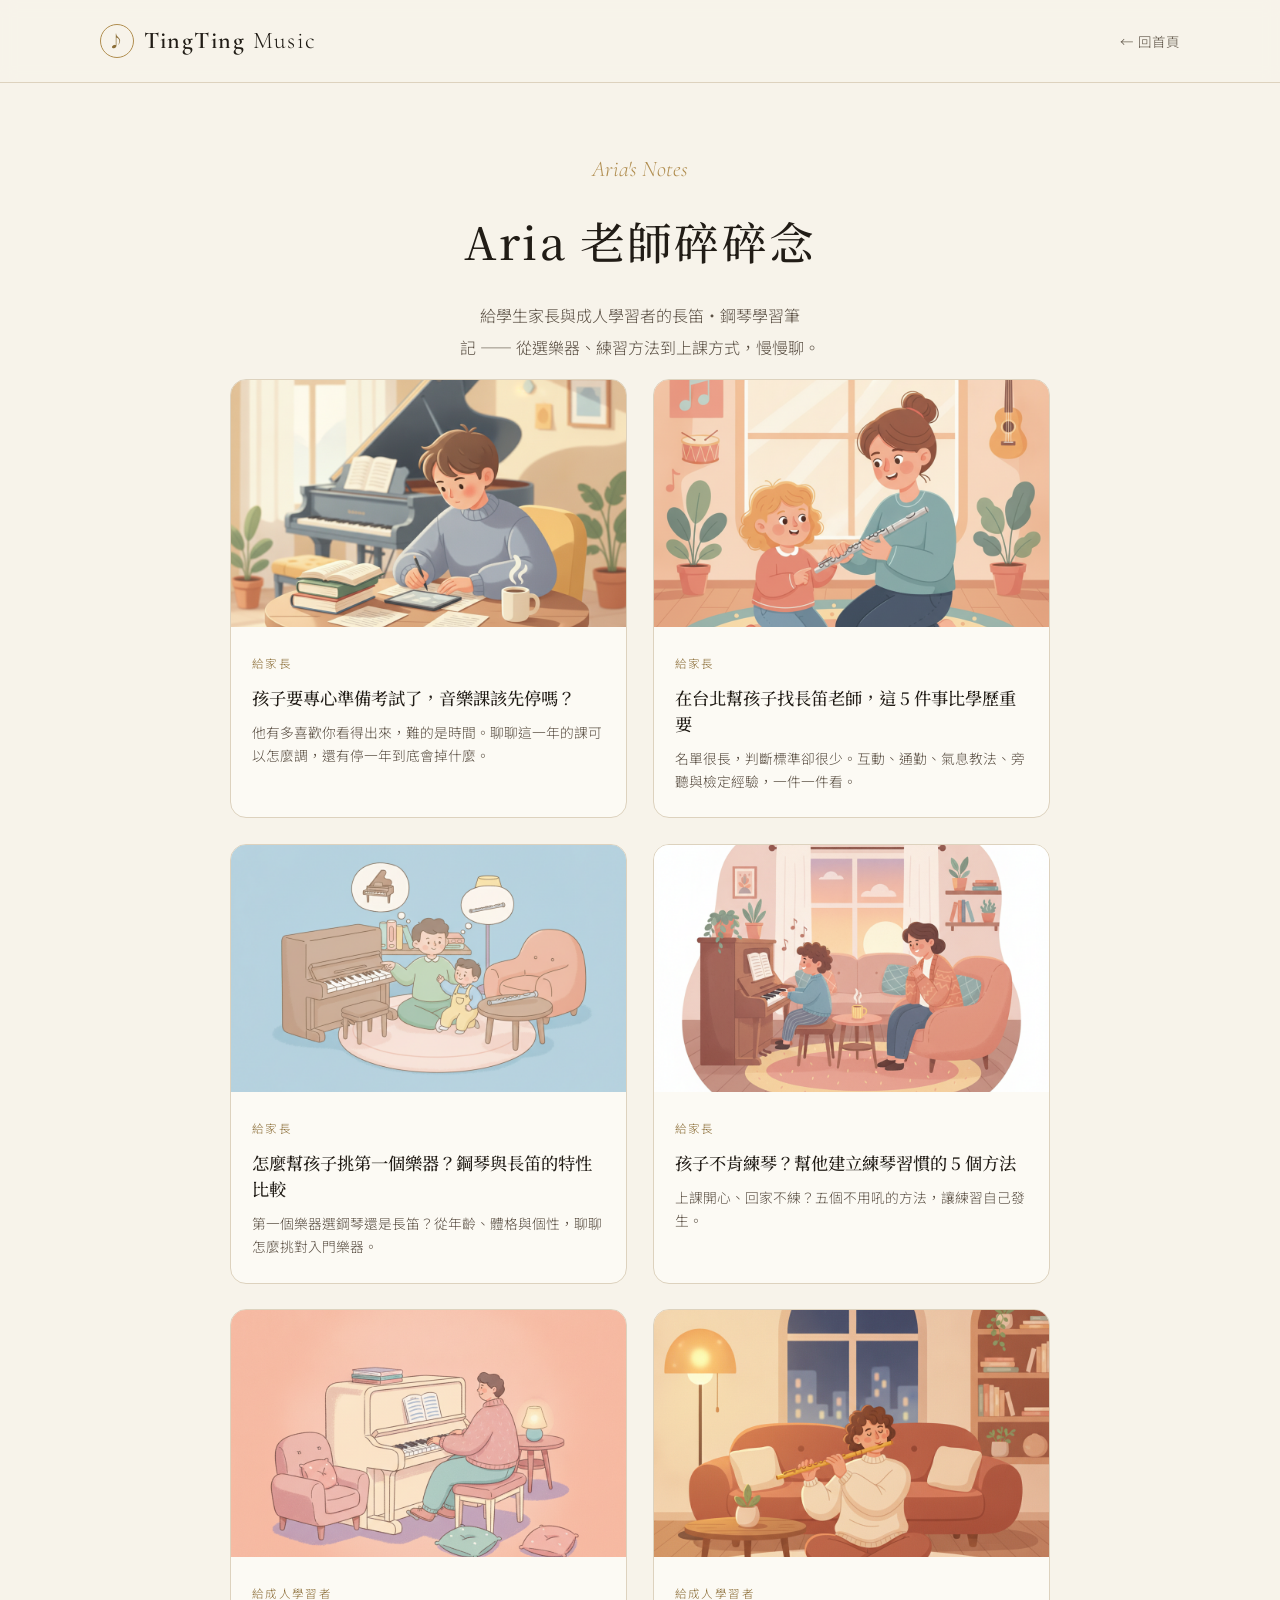
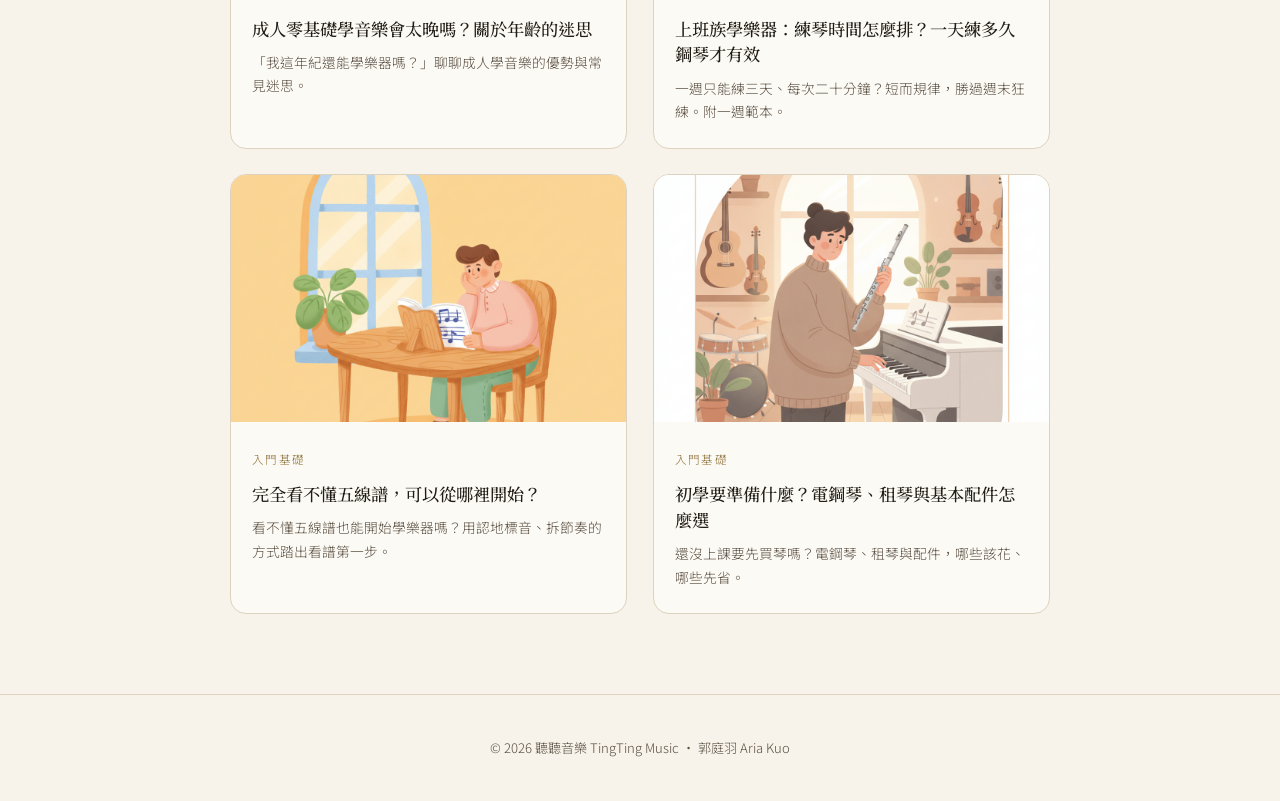
==== blog/index.html @ 80e222e0 "feat(blog): 布線「孩子要專心準備考試了,音樂課該先停嗎?」 blog/index.html 新增文章卡片(置頂)、sitemap.xml 新增 URL、topics.md 記錄本篇,並在 " ====
<!DOCTYPE html>
<html lang="zh-Hant">
<head>
<meta charset="UTF-8">
<meta name="viewport" content="width=device-width, initial-scale=1.0">
<title>Aria 老師碎碎念｜長笛・鋼琴學習筆記</title>
<meta name="description" content="聽聽音樂 郭庭羽 Aria 老師的音樂學習專欄，給學生家長與成人學習者的長笛、鋼琴入門筆記：選樂器、練習方法、上課方式與學習心法。">
<link rel="canonical" href="https://tingyumusic.com/blog/">
<meta property="og:type" content="website">
<meta property="og:title" content="Aria 老師碎碎念｜長笛・鋼琴學習筆記">
<meta property="og:description" content="給家長與成人學習者的長笛、鋼琴入門筆記。">
<meta property="og:url" content="https://tingyumusic.com/blog/">
<meta property="og:image" content="https://tingyumusic.com/assets/cover.jpg">
<link rel="icon" href="../assets/logo.png">
<link rel="preconnect" href="https://fonts.googleapis.com">
<link rel="preconnect" href="https://fonts.gstatic.com" crossorigin>
<link href="https://fonts.googleapis.com/css2?family=Cormorant+Garamond:ital,wght@0,500;1,400&family=Noto+Serif+TC:wght@400;500&family=Noto+Sans+TC:wght@300;400&display=swap" rel="stylesheet">
<link rel="stylesheet" href="../assets/blog.css">
<script type="application/ld+json">
{
  "@context":"https://schema.org",
  "@type":"Blog",
  "name":"Aria 老師碎碎念",
  "url":"https://tingyumusic.com/blog/",
  "description":"聽聽音樂 郭庭羽 Aria 老師的長笛・鋼琴學習專欄。",
  "publisher":{"@type":"Organization","@id":"https://tingyumusic.com/#business","name":"聽聽音樂 TingTing Music"}
}
</script>
</head>
<body>
<nav><div class="nav-in">
  <a href="../" class="logo"><span class="em">♪</span> <span><b>TingTing</b> Music</span></a>
  <a href="../" class="nav-back">← 回首頁</a>
</div></nav>
<main class="wrap">
  <header class="blog-hero">
    <div class="eyebrow">Aria's Notes</div>
    <h1>Aria 老師碎碎念</h1>
    <p>給學生家長與成人學習者的長笛・鋼琴學習筆記 —— 從選樂器、練習方法到上課方式，慢慢聊。</p>
  </header>
  <div class="post-list">
    <a class="post-card" href="exam-year-music-lessons.html">
      <img src="../assets/blog/exam-year-music-lessons/cover.png" alt="青少年在書桌前讀書，房間角落安靜地放著一架鋼琴的插畫">
      <div class="pc-body"><span class="pc-tag">給家長</span>
        <h3>孩子要專心準備考試了，音樂課該先停嗎？</h3>
        <p>他有多喜歡你看得出來，難的是時間。聊聊這一年的課可以怎麼調，還有停一年到底會掉什麼。</p></div>
    </a>
    <a class="post-card" href="taipei-flute-teacher-guide.html">
      <img src="../assets/blog/taipei-flute-teacher-guide/cover.png" alt="家長和孩子一起看著一支長笛、孩子好奇微笑的插畫">
      <div class="pc-body"><span class="pc-tag">給家長</span>
        <h3>在台北幫孩子找長笛老師，這 5 件事比學歷重要</h3>
        <p>名單很長，判斷標準卻很少。互動、通勤、氣息教法、旁聽與檢定經驗，一件一件看。</p></div>
    </a>
    <a class="post-card" href="choosing-first-instrument.html">
      <img src="../assets/blog/choosing-first-instrument/cover.png" alt="家長和孩子一起在鋼琴與長笛之間挑選樂器的溫暖插畫">
      <div class="pc-body"><span class="pc-tag">給家長</span>
        <h3>怎麼幫孩子挑第一個樂器？鋼琴與長笛的特性比較</h3>
        <p>第一個樂器選鋼琴還是長笛？從年齡、體格與個性，聊聊怎麼挑對入門樂器。</p></div>
    </a>
    <a class="post-card" href="kids-wont-practice.html">
      <img src="../assets/blog/kids-wont-practice/cover.png" alt="家長溫暖地坐在一旁，聽孩子在家彈一小段鋼琴的插畫">
      <div class="pc-body"><span class="pc-tag">給家長</span>
        <h3>孩子不肯練琴？幫他建立練琴習慣的 5 個方法</h3>
        <p>上課開心、回家不練？五個不用吼的方法，讓練習自己發生。</p></div>
    </a>
    <a class="post-card" href="adult-beginner-never-too-late.html">
      <img src="../assets/blog/adult-beginner-never-too-late/cover.png" alt="成人放鬆地在家彈鋼琴、享受音樂的插畫">
      <div class="pc-body"><span class="pc-tag">給成人學習者</span>
        <h3>成人零基礎學音樂會太晚嗎？關於年齡的迷思</h3>
        <p>「我這年紀還能學樂器嗎？」聊聊成人學音樂的優勢與常見迷思。</p></div>
    </a>
    <a class="post-card" href="busy-adult-practice.html">
      <img src="../assets/blog/busy-adult-practice/cover.png" alt="上班族深夜在公寓裡練長笛、窗外是城市燈光的溫暖插畫">
      <div class="pc-body"><span class="pc-tag">給成人學習者</span>
        <h3>上班族學樂器：練琴時間怎麼排？一天練多久鋼琴才有效</h3>
        <p>一週只能練三天、每次二十分鐘？短而規律，勝過週末狂練。附一週範本。</p></div>
    </a>
    <a class="post-card" href="reading-sheet-music-start.html">
      <img src="../assets/blog/reading-sheet-music-start/cover.png" alt="一個人在家看著譜架上的樂譜、放鬆學看譜的插畫">
      <div class="pc-body"><span class="pc-tag">入門基礎</span>
        <h3>完全看不懂五線譜，可以從哪裡開始？</h3>
        <p>看不懂五線譜也能開始學樂器嗎？用認地標音、拆節奏的方式踏出看譜第一步。</p></div>
    </a>
    <a class="post-card" href="beginner-gear-guide.html">
      <img src="../assets/blog/beginner-gear-guide/cover.png" alt="一個人在溫暖的樂器行裡認真比較電鋼琴與長笛的插畫">
      <div class="pc-body"><span class="pc-tag">入門基礎</span>
        <h3>初學要準備什麼？電鋼琴、租琴與基本配件怎麼選</h3>
        <p>還沒上課要先買琴嗎？電鋼琴、租琴與配件，哪些該花、哪些先省。</p></div>
    </a>
  </div>
</main>
<footer>© <span id="y">2026</span> 聽聽音樂 TingTing Music ・ 郭庭羽 Aria Kuo</footer>
<script>document.getElementById('y').textContent=new Date().getFullYear()</script>
</body>
</html>
---- assets/blog.css ----
:root{
  --ivory:#F7F3EA; --paper:#FCFAF4; --ink:#211C16; --ink-soft:#5A4F43;
  --gold:#B08D4F; --gold-deep:#8C6E38; --wine:#6A2E37; --line:#DDD2BE;
  --display:"Cormorant Garamond",serif; --serif:"Noto Serif TC",serif; --sans:"Noto Sans TC",sans-serif;
}
*{box-sizing:border-box;margin:0;padding:0}
html{scroll-behavior:smooth}
body{font-family:var(--sans);background:var(--ivory);color:var(--ink);line-height:1.95;font-weight:300;-webkit-font-smoothing:antialiased}
img{display:block;max-width:100%}
a{color:inherit;text-decoration:none}
.wrap{width:min(820px,90vw);margin-inline:auto}
nav{position:sticky;top:0;z-index:50;background:rgba(247,243,234,.92);backdrop-filter:blur(8px);border-bottom:1px solid var(--line)}
.nav-in{display:flex;align-items:center;justify-content:space-between;padding:1.1rem 0;width:min(1080px,90vw);margin-inline:auto}
.logo{font-family:var(--display);font-size:1.5rem;letter-spacing:.06em;display:flex;align-items:center;gap:.6rem}
.logo b{font-weight:600}
.logo .em{width:34px;height:34px;border:1px solid var(--gold);border-radius:50%;display:grid;place-items:center;color:var(--gold-deep);font-family:var(--serif);font-size:1rem}
.nav-back{font-size:.84rem;letter-spacing:.08em;color:var(--ink-soft)}
.nav-back:hover{color:var(--gold-deep)}
.crumb{font-size:.8rem;letter-spacing:.04em;color:var(--ink-soft);padding:1.6rem 0 0}
.crumb a:hover{color:var(--gold-deep)}
.post{padding:1rem 0 3rem}
.post-head{text-align:center;margin:1.5rem 0 2.4rem}
.post-eyebrow{font-family:var(--display);font-style:italic;color:var(--gold);font-size:1.2rem}
.post h1{font-family:var(--serif);font-weight:500;font-size:clamp(1.7rem,4.2vw,2.5rem);line-height:1.4;letter-spacing:.03em;margin:.6rem 0;text-wrap:balance}
.post-meta{font-size:.8rem;letter-spacing:.1em;color:var(--ink-soft);text-transform:uppercase}
.post-lead{font-family:var(--serif);font-size:1.1rem;color:var(--ink-soft);margin:1.4rem auto 0;text-wrap:balance}
.post figure{margin:2.4rem 0}
.post figure img{width:100%;border-radius:20px}
.post figure figcaption{text-align:center;font-size:.82rem;color:var(--ink-soft);margin-top:.7rem;font-family:var(--serif)}
.post h2{font-family:var(--serif);font-weight:500;font-size:clamp(1.3rem,2.6vw,1.7rem);letter-spacing:.04em;margin:2.6rem 0 1rem;padding-left:.8rem;border-left:3px solid var(--gold)}
.post p{margin:1rem 0;font-size:1.02rem}
.post strong{color:var(--gold-deep);font-weight:500}
.callout{background:var(--paper);border:1px solid var(--line);border-radius:16px;padding:1.6rem 1.8rem;margin:2.6rem 0}
.callout h3{font-family:var(--serif);font-weight:500;font-size:1.15rem;color:var(--gold-deep);margin-bottom:.8rem}
.callout ul{list-style:none;display:flex;flex-direction:column;gap:.6rem}
.callout li{padding-left:1.4rem;position:relative}
.callout li::before{content:"\266A";position:absolute;left:0;color:var(--gold)}
.answer{background:var(--paper);border:1px solid var(--line);border-left:3px solid var(--gold);border-radius:14px;padding:1.3rem 1.7rem;margin:2rem 0}
.answer .a-label{font-family:var(--display);font-style:italic;color:var(--gold);font-size:1.15rem;display:block;margin-bottom:.4rem}
.answer p{margin:.3rem 0;font-size:1.02rem}
.post ul.dash{list-style:none;display:flex;flex-direction:column;gap:.55rem;margin:1.2rem 0}
.post ul.dash li{padding-left:1.5rem;position:relative;font-size:1.02rem}
.post ul.dash li::before{content:"—";position:absolute;left:0;color:var(--gold)}
.post a.inlink{color:var(--gold-deep);border-bottom:1px solid var(--line);transition:.2s}
.post a.inlink:hover{border-color:var(--gold)}
.faq{margin:2.8rem 0}
.faq-q{font-family:var(--serif);font-weight:500;color:var(--gold-deep);font-size:1.1rem;margin:1.7rem 0 .3rem}
.faq-a{margin:.3rem 0;font-size:1.02rem}
.cta{text-align:center;background:var(--ink);color:var(--ivory);border-radius:20px;padding:2.6rem 1.5rem;margin:3rem 0}
.cta h3{font-family:var(--serif);font-weight:500;font-size:1.3rem;margin-bottom:.6rem}
.cta p{color:#E8DFCE;font-size:.95rem;margin-bottom:1.4rem}
.btn{display:inline-flex;align-items:center;gap:.6em;font-family:var(--sans);font-weight:400;letter-spacing:.12em;font-size:.82rem;text-transform:uppercase;padding:.9em 2.1em;border:1px solid var(--gold);color:#fff;transition:.3s}
.btn:hover{background:var(--gold);color:#fff}
.related{margin:2.6rem 0}
.related h3{font-family:var(--serif);font-weight:500;font-size:1.1rem;margin-bottom:1rem;text-align:center;color:var(--gold-deep)}
.post-list{display:grid;grid-template-columns:repeat(auto-fill,minmax(300px,1fr));gap:1.6rem;margin-bottom:clamp(3rem,7vw,5rem)}
.post-card{background:var(--paper);border:1px solid var(--line);border-radius:16px;overflow:hidden;transition:.3s}
.post-card:hover{transform:translateY(-4px);box-shadow:0 12px 30px rgba(0,0,0,.07)}
.post-card img{width:100%;aspect-ratio:16/10;object-fit:cover}
.post-card .pc-body{padding:1.2rem 1.3rem 1.5rem}
.post-card .pc-tag{font-size:.72rem;letter-spacing:.12em;color:var(--gold-deep);text-transform:uppercase}
.post-card h3{font-family:var(--serif);font-weight:500;font-size:1.08rem;line-height:1.5;margin:.5rem 0 .6rem}
.post-card p{font-size:.86rem;color:var(--ink-soft);line-height:1.7}
.blog-hero{text-align:center;padding:clamp(2.5rem,6vw,4rem) 0 1rem}
.blog-hero .eyebrow{font-family:var(--display);font-style:italic;color:var(--gold);font-size:1.4rem}
.blog-hero h1{font-family:var(--serif);font-weight:500;font-size:clamp(1.9rem,4.5vw,2.8rem);letter-spacing:.05em;margin:.4rem 0;text-wrap:balance}
.blog-hero p{color:var(--ink-soft);max-width:30em;margin:1rem auto 0;text-wrap:balance}
footer{text-align:center;padding:2.5rem 0;border-top:1px solid var(--line);color:var(--ink-soft);font-size:.82rem}
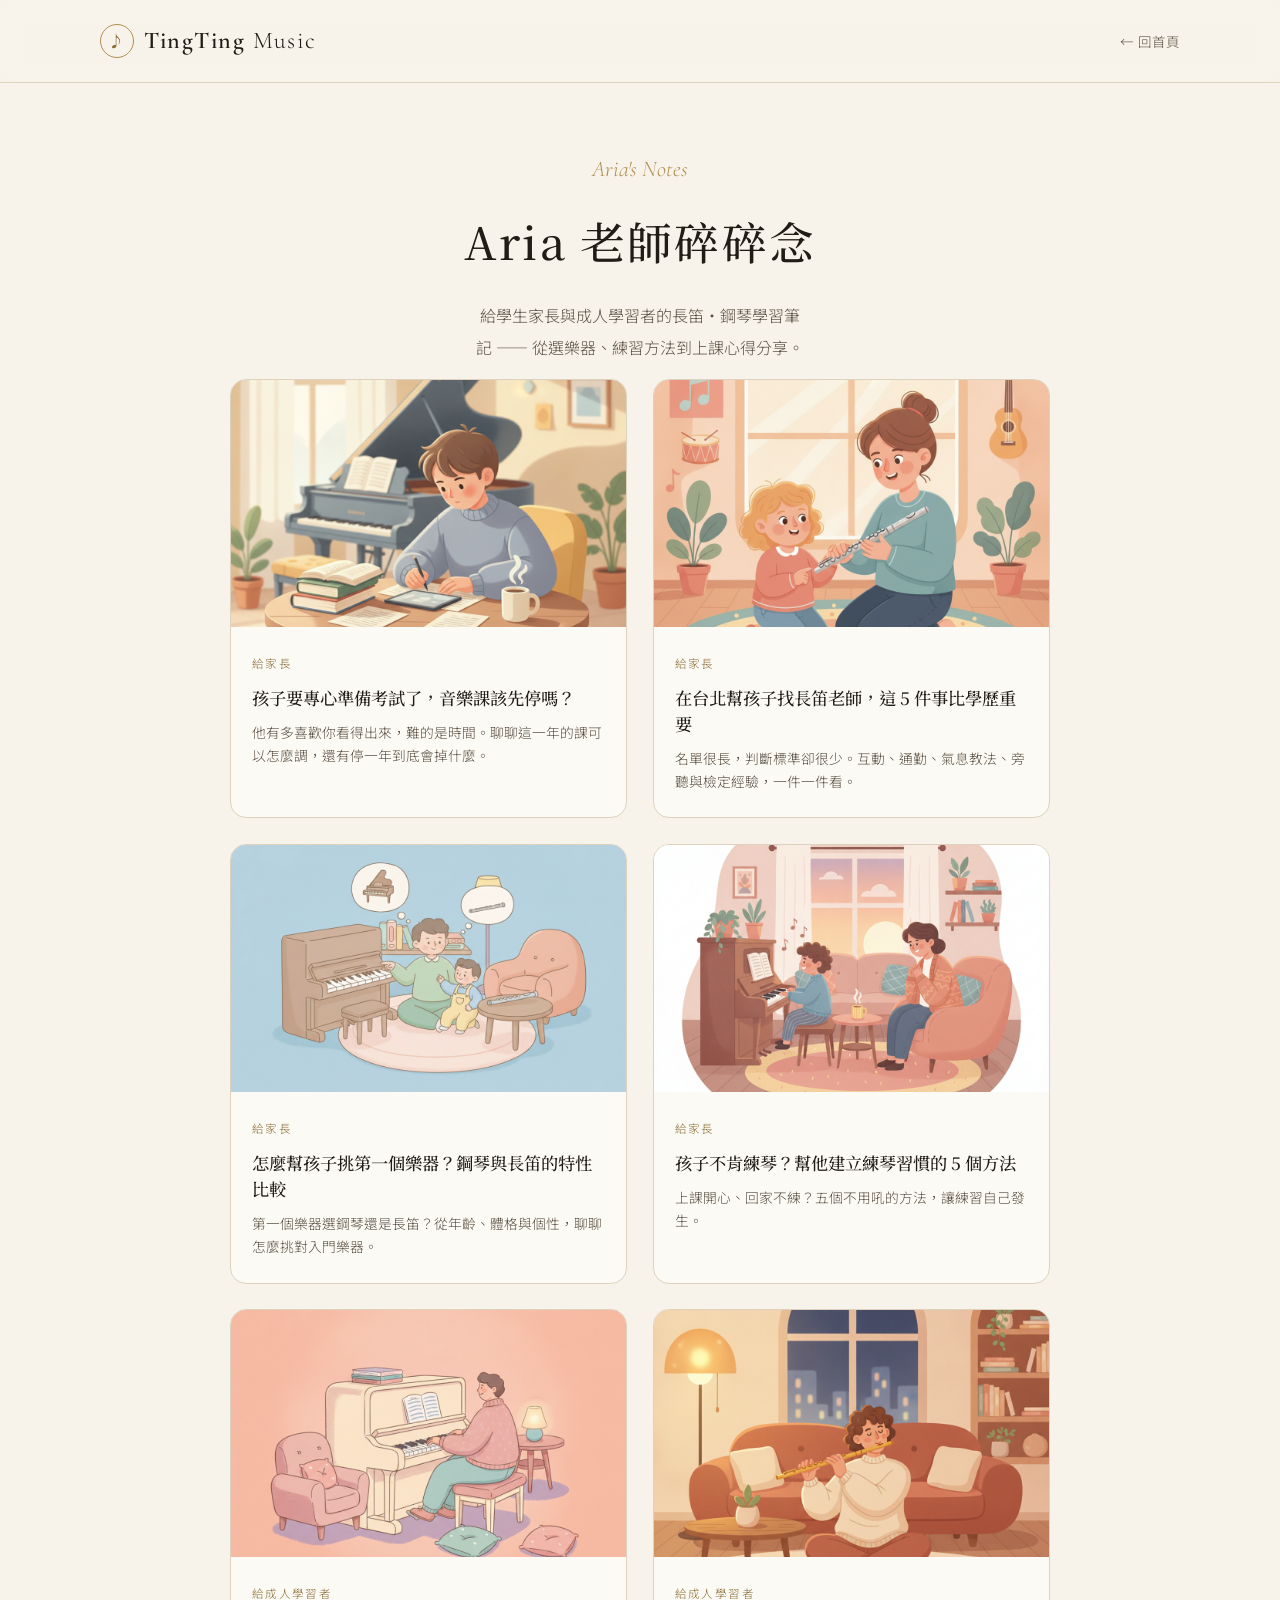
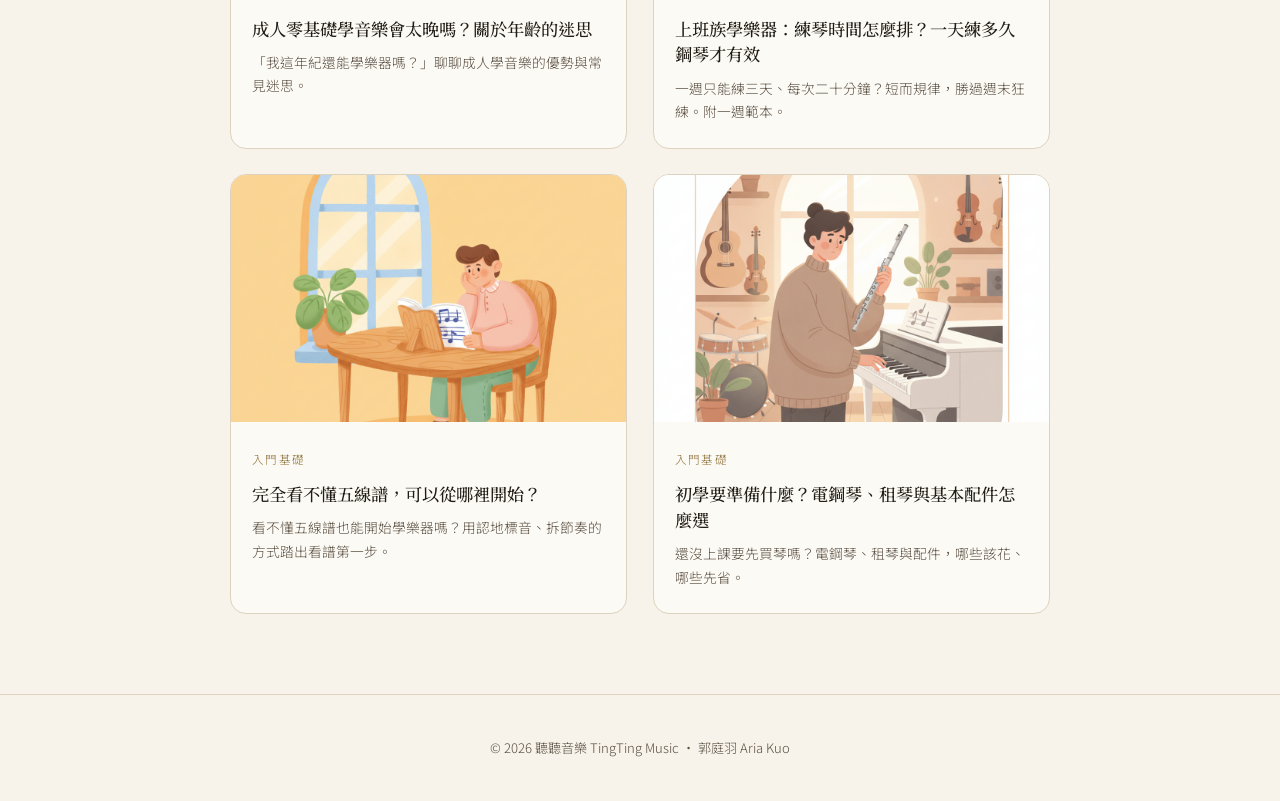
==== commit ca8fd6e4: "refactor(index): Journal 移到 FAQ 之前，讓 FAQ 直接接上聯絡區 FAQ 最後一題是「教室在哪裡？怎麼前往？」，本來就該接聯絡方式； 中間插三張會把人帶離首頁的文章卡，" ====
--- a/blog/index.html
+++ b/blog/index.html
@@ -36,7 +36,7 @@
   <header class="blog-hero">
     <div class="eyebrow">Aria's Notes</div>
     <h1>Aria 老師碎碎念</h1>
-    <p>給學生家長與成人學習者的長笛・鋼琴學習筆記 —— 從選樂器、練習方法到上課方式，慢慢聊。</p>
+    <p>給學生家長與成人學習者的長笛・鋼琴學習筆記 —— 從選樂器、練習方法到上課心得分享。</p>
   </header>
   <div class="post-list">
     <a class="post-card" href="exam-year-music-lessons.html">
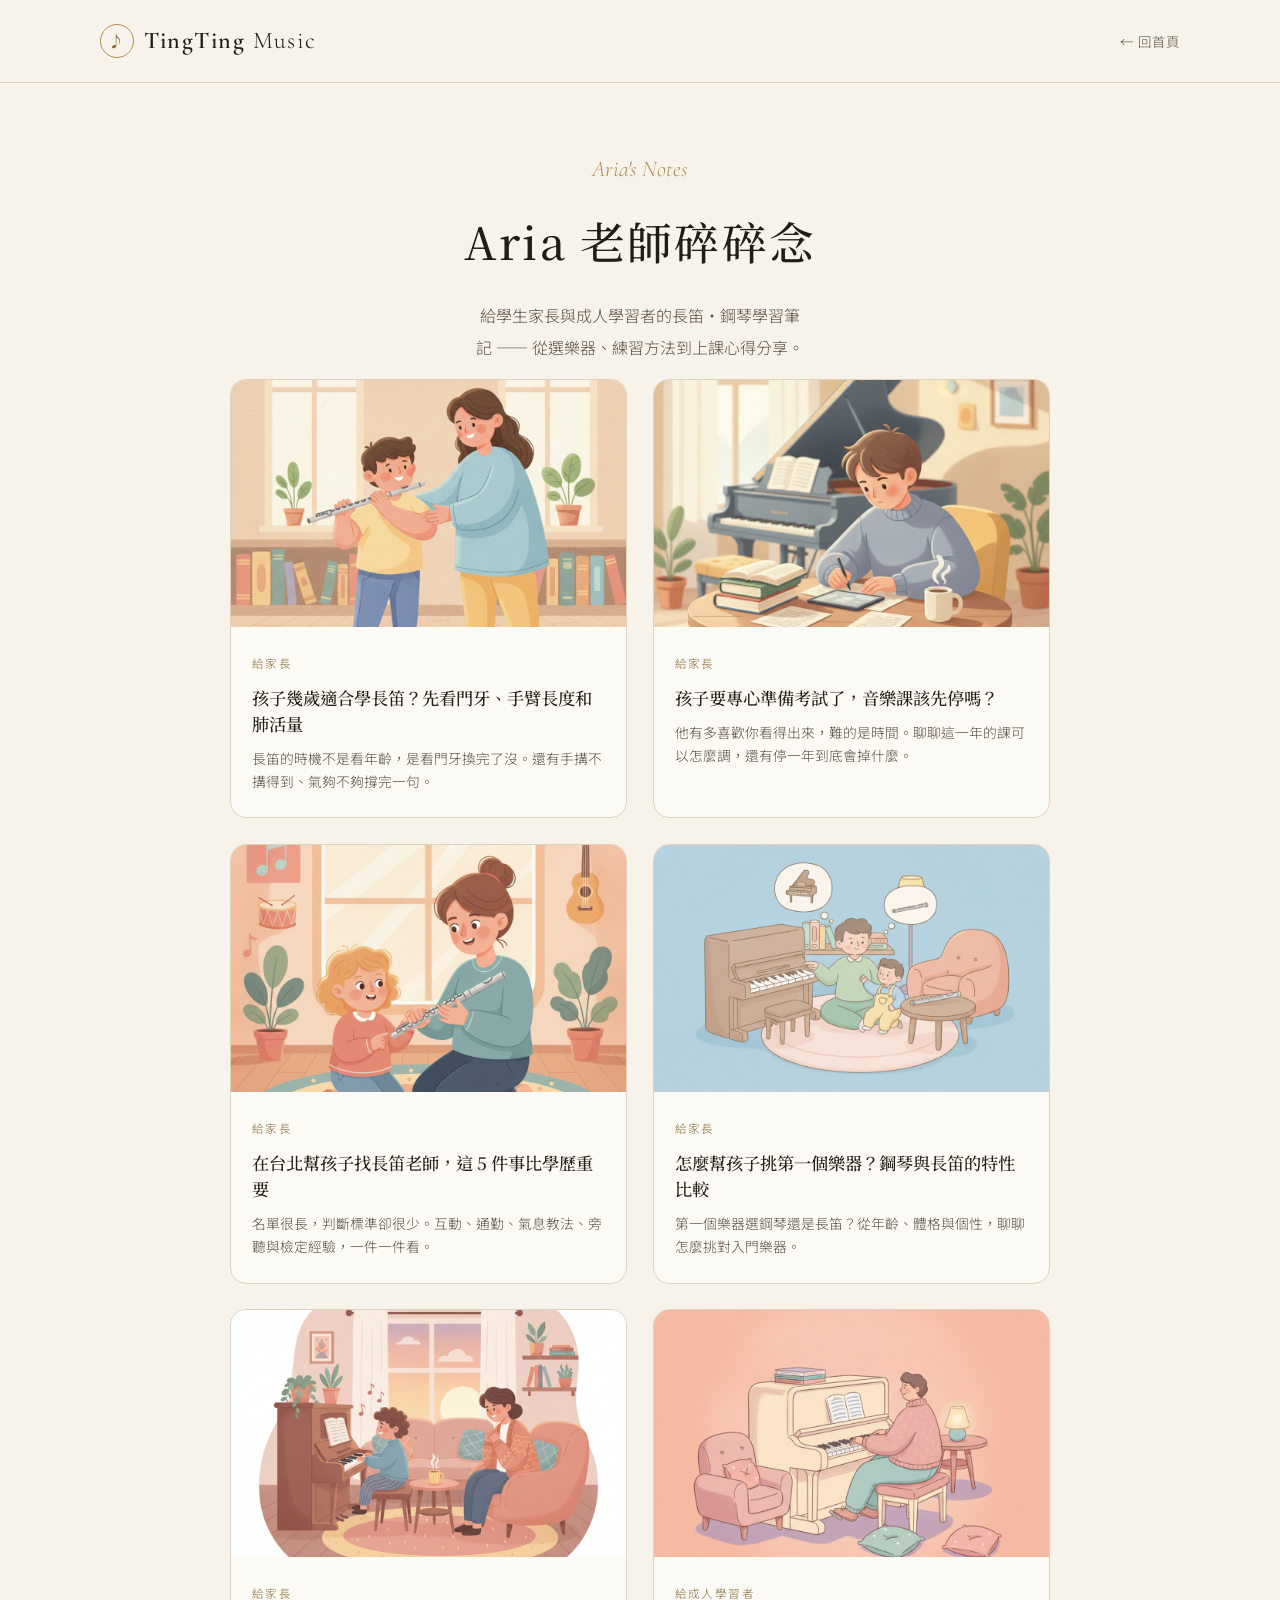
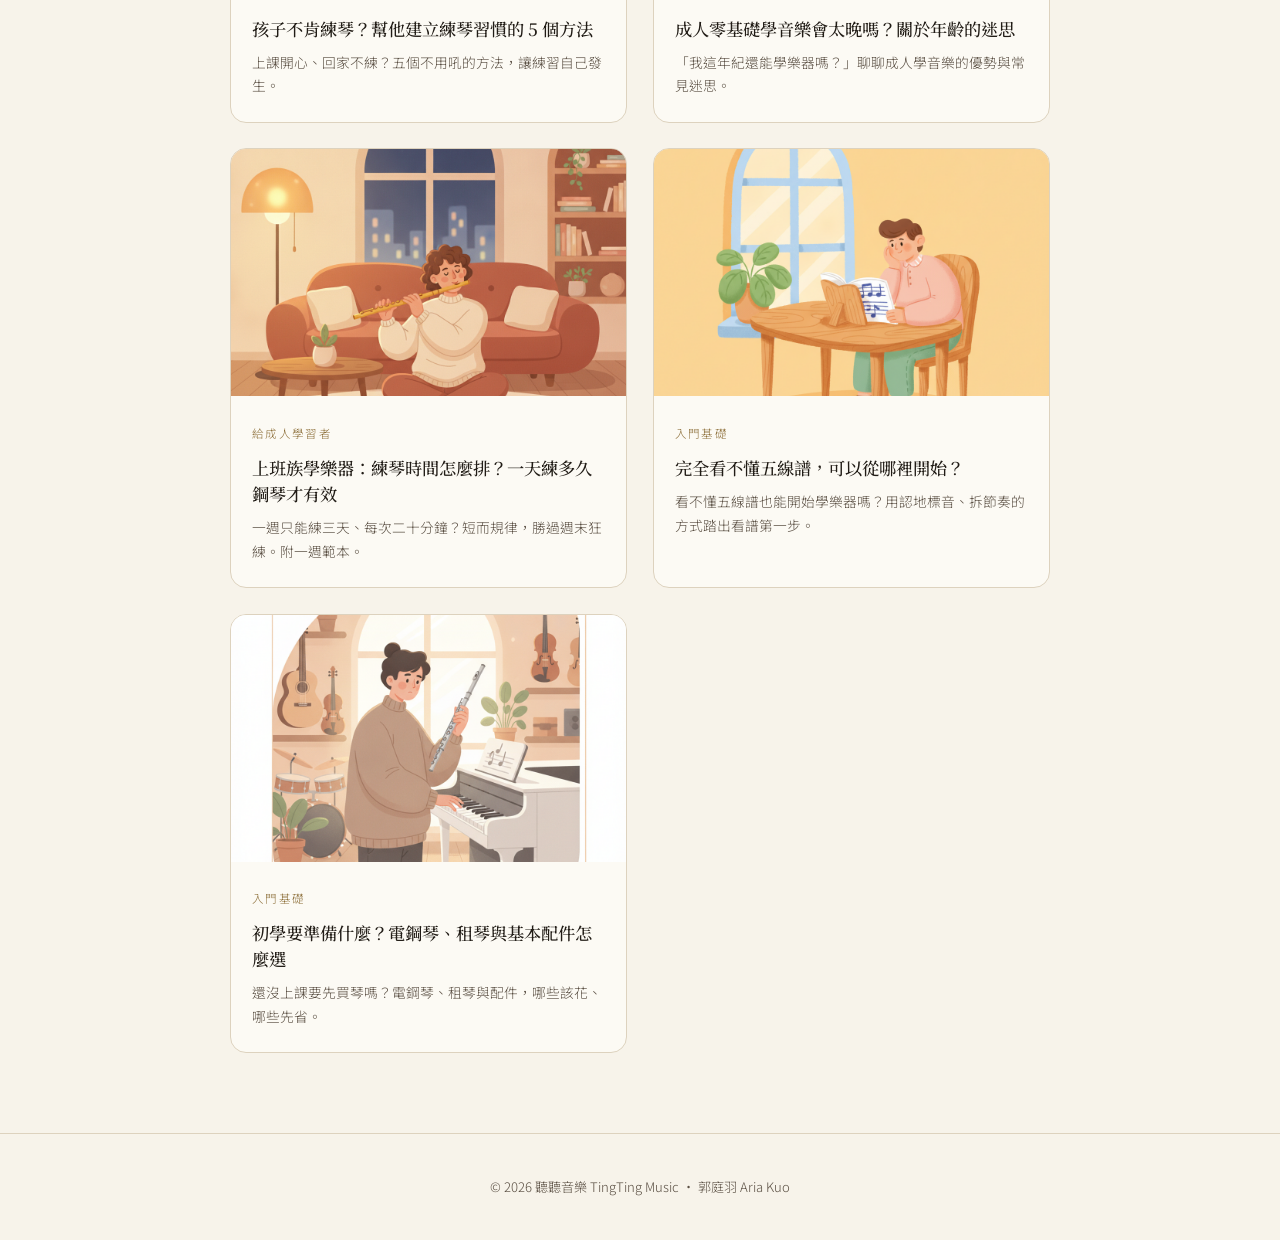
==== commit db5b2d65: "feat(blog): 布線「孩子幾歲適合學長笛？先看門牙、手臂長度和肺活量」 原本寫成長笛＋鋼琴合併的一篇，但兩者的搜尋意圖是分開的， 結論框也只能給一個答案（鋼琴 5、6 歲 vs 長笛 8 歲以" ====
--- a/blog/index.html
+++ b/blog/index.html
@@ -39,6 +39,12 @@
     <p>給學生家長與成人學習者的長笛・鋼琴學習筆記 —— 從選樂器、練習方法到上課心得分享。</p>
   </header>
   <div class="post-list">
+    <a class="post-card" href="what-age-start-flute.html">
+      <img src="../assets/blog/what-age-start-flute/cover.png" alt="老師在旁調整孩子第一次拿長笛的手臂姿勢的插畫">
+      <div class="pc-body"><span class="pc-tag">給家長</span>
+        <h3>孩子幾歲適合學長笛？先看門牙、手臂長度和肺活量</h3>
+        <p>長笛的時機不是看年齡，是看門牙換完了沒。還有手搆不搆得到、氣夠不夠撐完一句。</p></div>
+    </a>
     <a class="post-card" href="exam-year-music-lessons.html">
       <img src="../assets/blog/exam-year-music-lessons/cover.png" alt="青少年在書桌前讀書，房間角落安靜地放著一架鋼琴的插畫">
       <div class="pc-body"><span class="pc-tag">給家長</span>
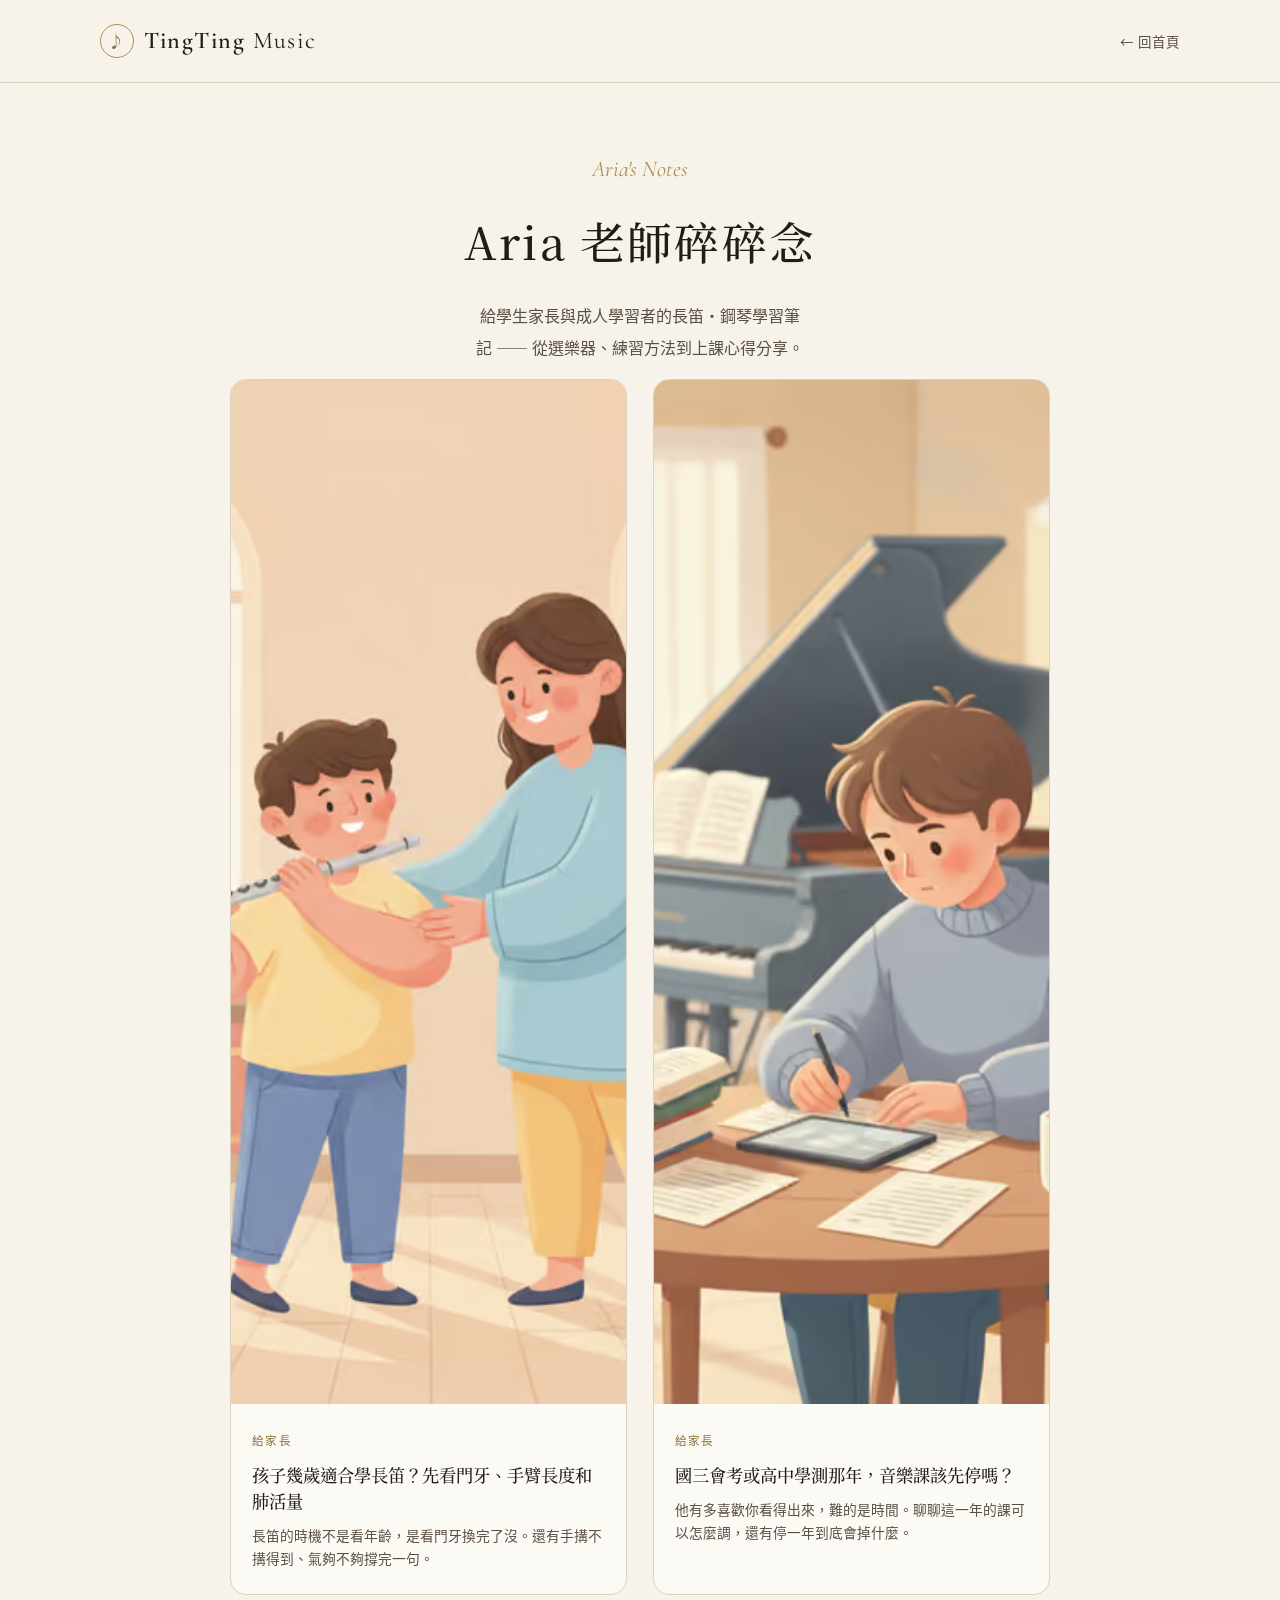
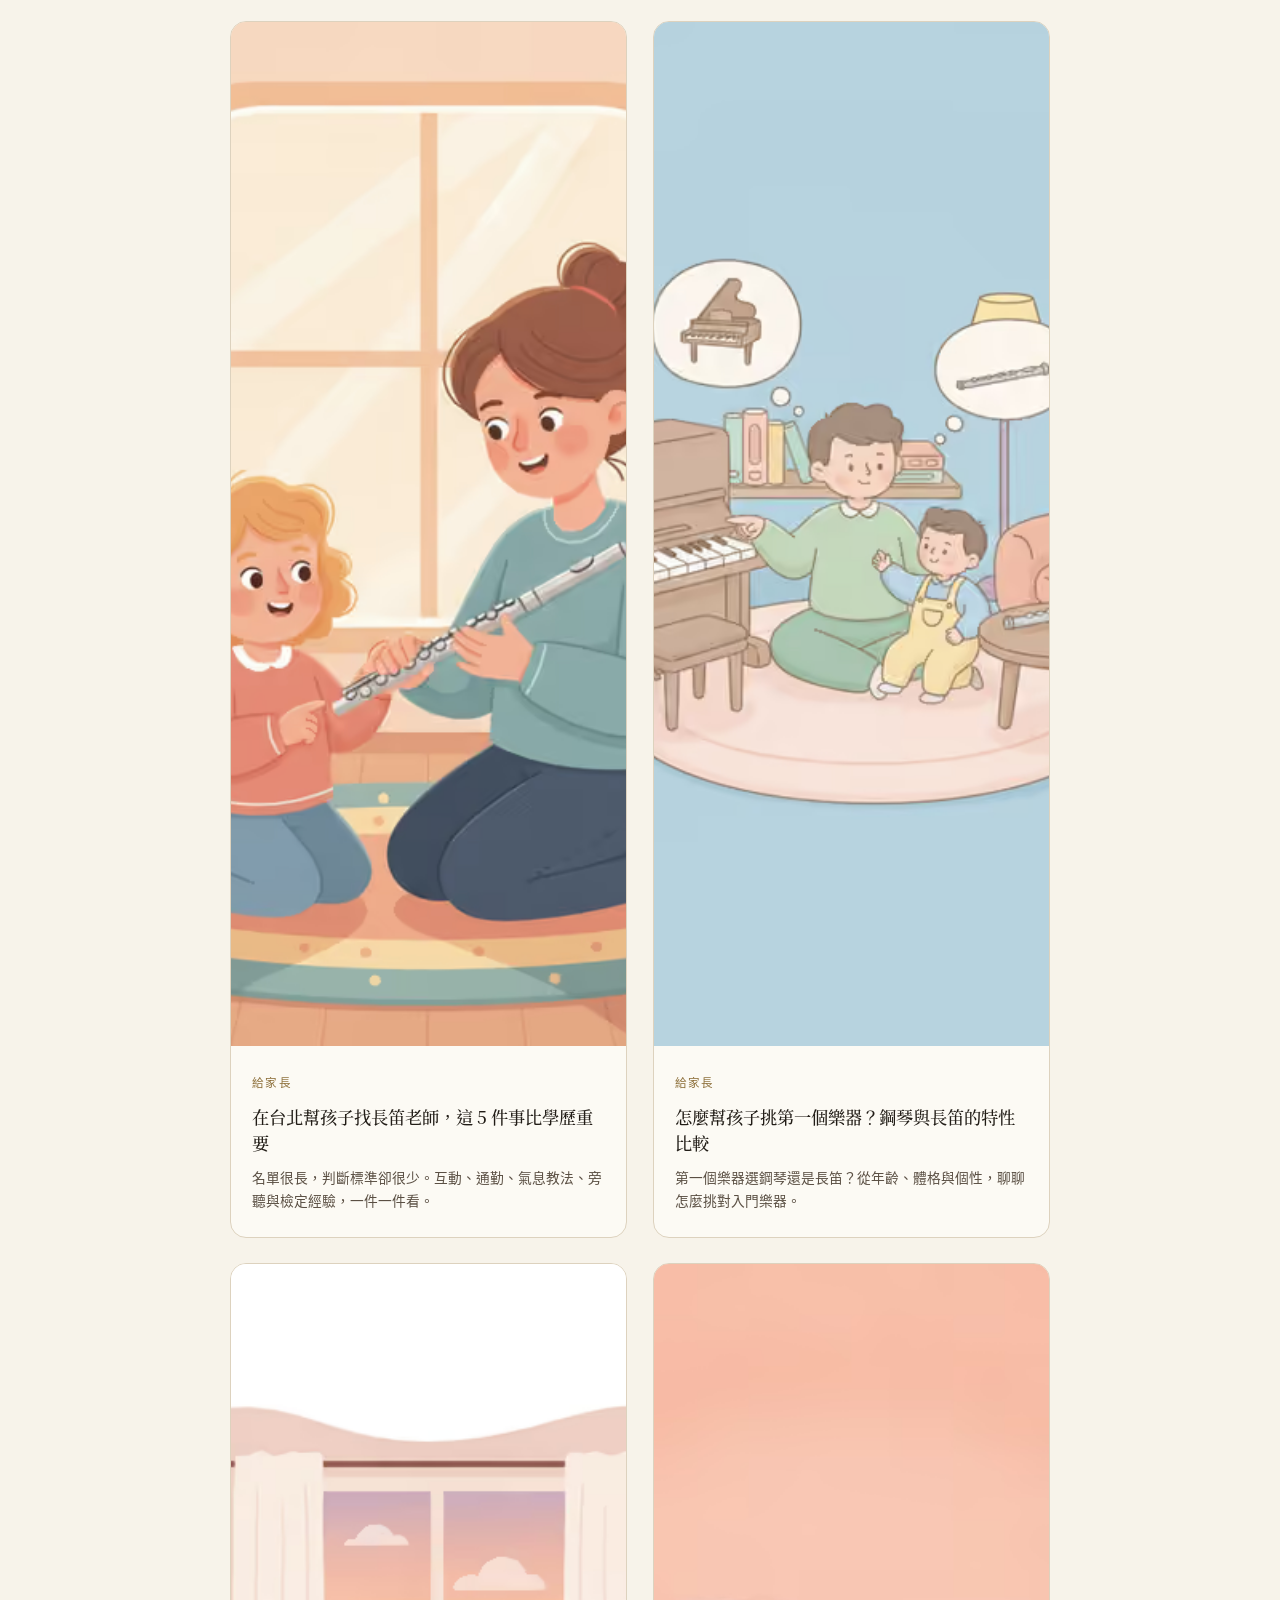
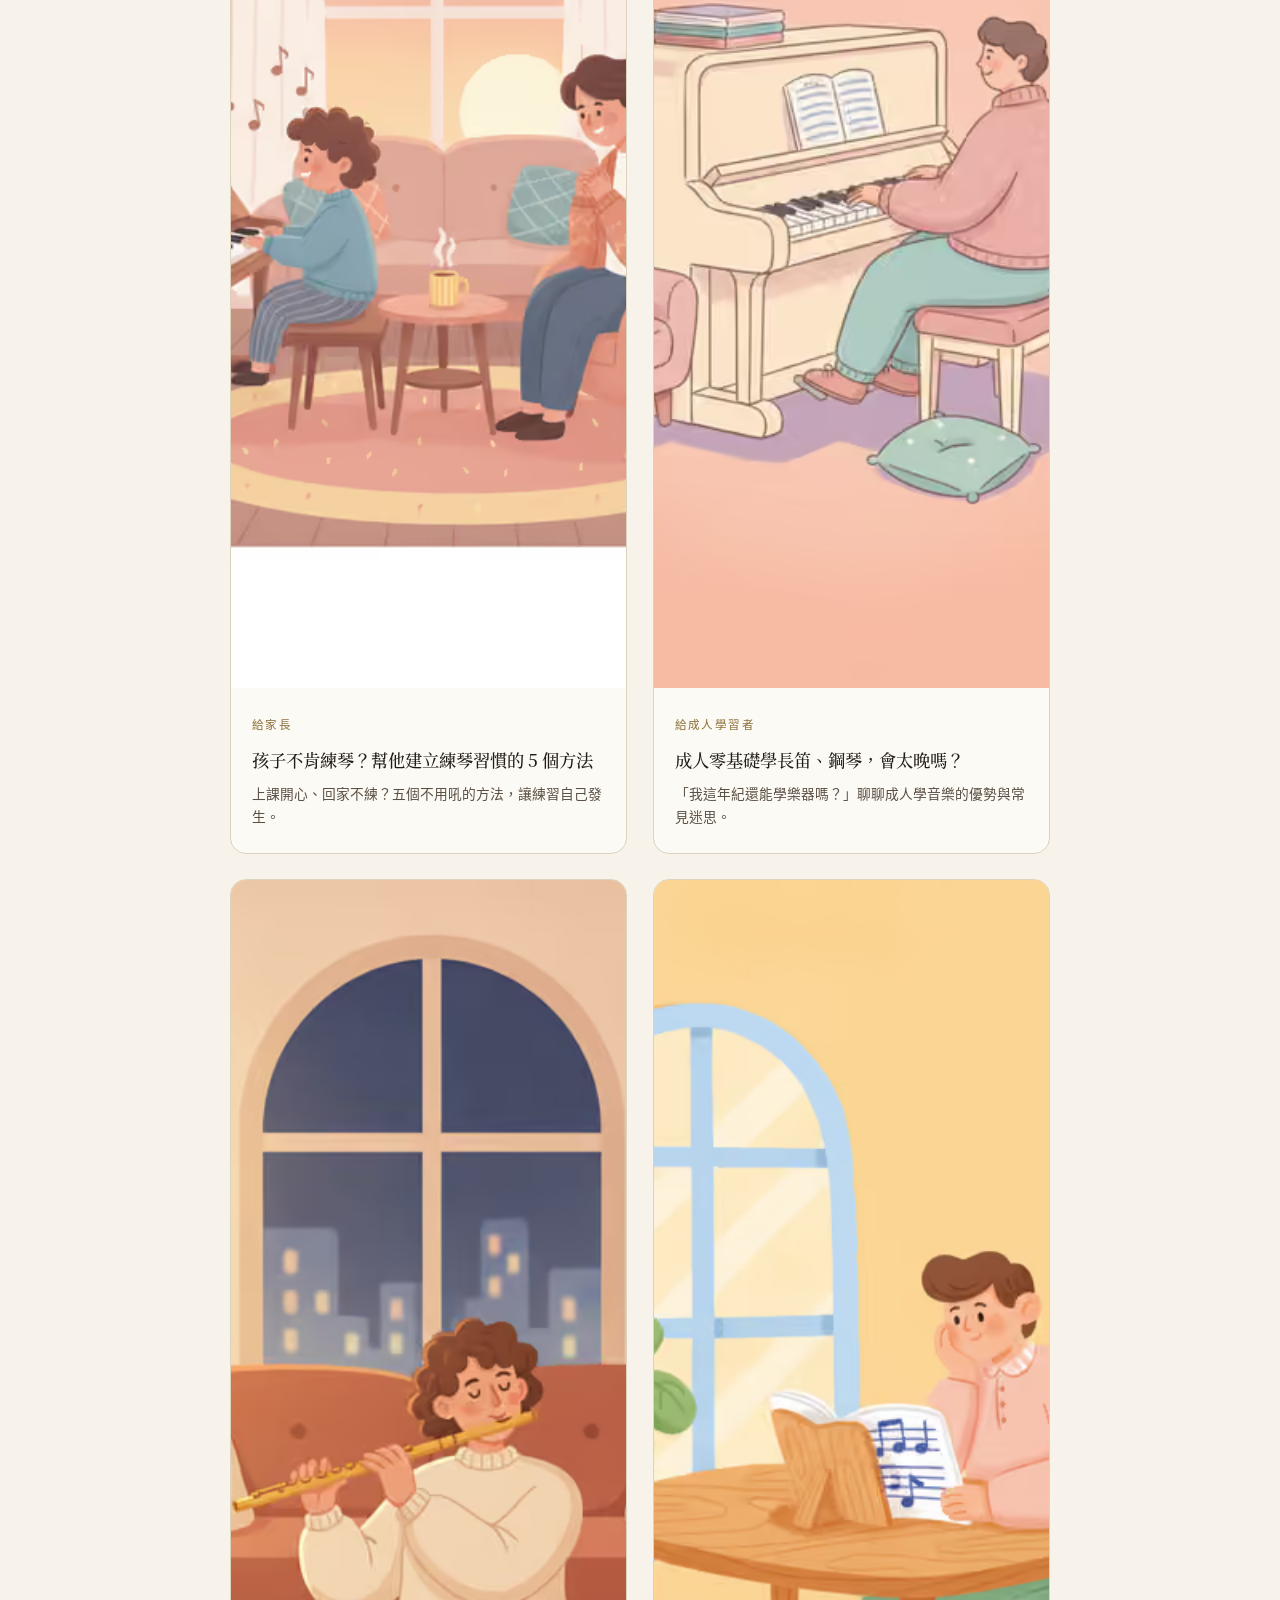
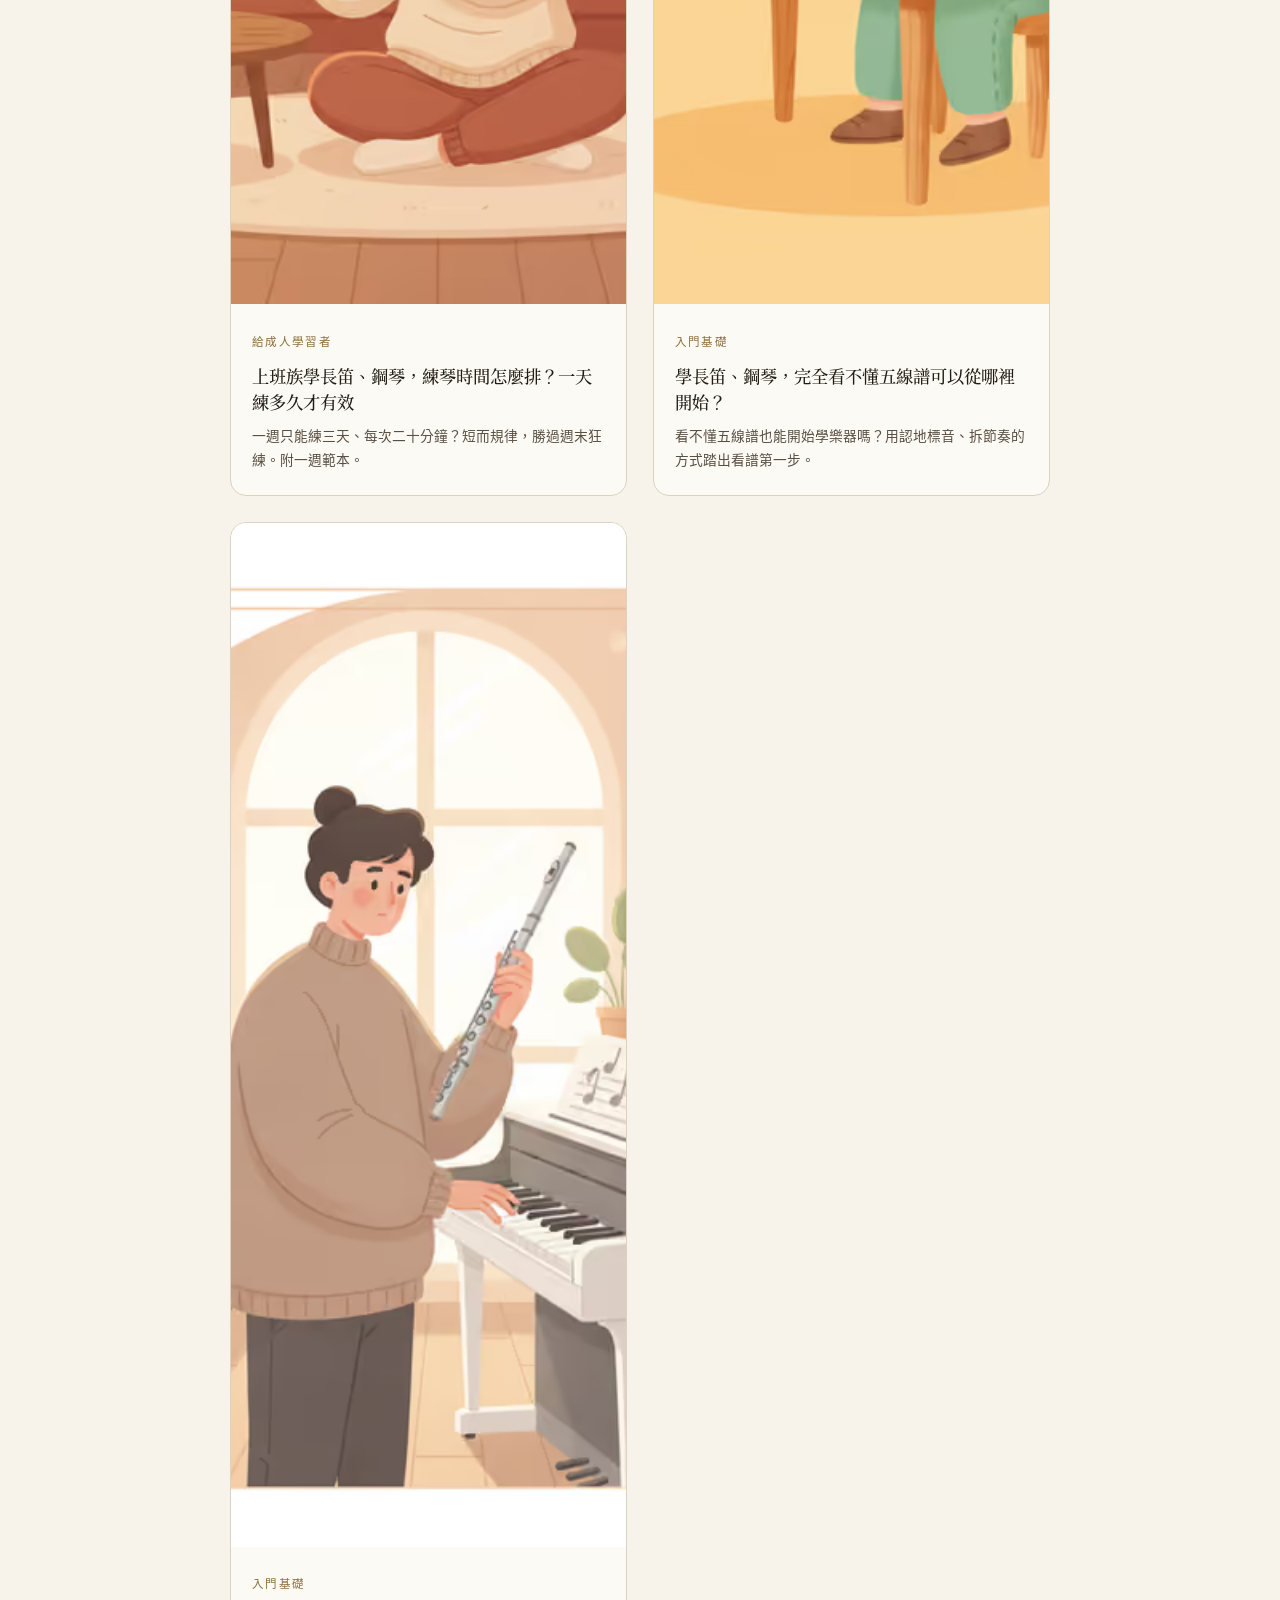
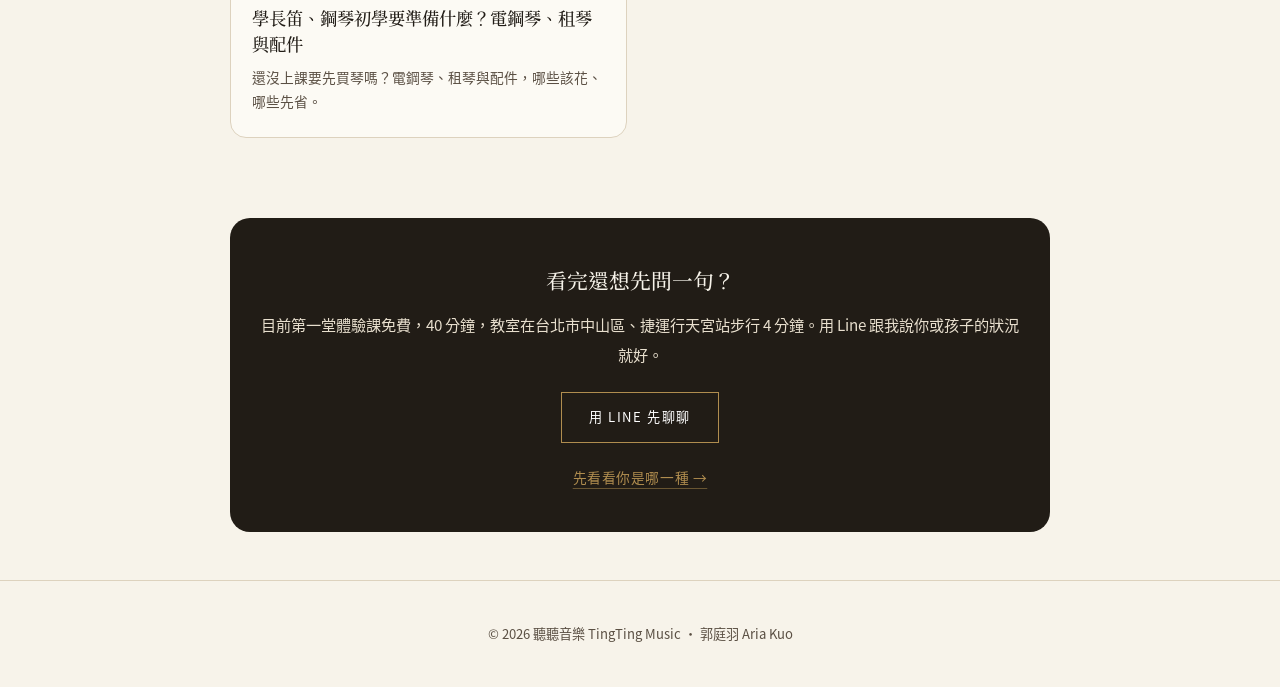
==== commit 6374383e: "fix: 整理追蹤、索引、速度、文章導流與學生姓名 一次 Line 點擊只送 generate_lead，並可用 ?internal=1 標記站內流量。課程、體驗課與常見問題改為靜態 HTML，文章補" ====
--- a/blog/index.html
+++ b/blog/index.html
@@ -4,18 +4,25 @@
 <meta charset="UTF-8">
 <meta name="viewport" content="width=device-width, initial-scale=1.0">
 <title>Aria 老師碎碎念｜長笛・鋼琴學習筆記</title>
-<meta name="description" content="聽聽音樂 郭庭羽 Aria 老師的音樂學習專欄，給學生家長與成人學習者的長笛、鋼琴入門筆記：選樂器、練習方法、上課方式與學習心法。">
+<meta name="description" content="郭庭羽 Aria 老師寫給學生家長和成人的長笛、鋼琴筆記：幾歲開始、第一個樂器怎麼挑、練琴習慣、考試那年要不要停課。">
 <link rel="canonical" href="https://tingyumusic.com/blog/">
 <meta property="og:type" content="website">
 <meta property="og:title" content="Aria 老師碎碎念｜長笛・鋼琴學習筆記">
-<meta property="og:description" content="給家長與成人學習者的長笛、鋼琴入門筆記。">
+<meta property="og:description" content="幾歲開始、怎麼練、怎麼挑老師。給台北的家長和成人。">
 <meta property="og:url" content="https://tingyumusic.com/blog/">
 <meta property="og:image" content="https://tingyumusic.com/assets/cover.jpg">
 <link rel="icon" href="../assets/logo.png">
-<link rel="preconnect" href="https://fonts.googleapis.com">
-<link rel="preconnect" href="https://fonts.gstatic.com" crossorigin>
-<link href="https://fonts.googleapis.com/css2?family=Cormorant+Garamond:ital,wght@0,500;1,400&family=Noto+Serif+TC:wght@400;500&family=Noto+Sans+TC:wght@300;400&display=swap" rel="stylesheet">
+<script src="../assets/ga-config.js" defer></script>
 <link rel="stylesheet" href="../assets/blog.css">
+<script>
+window.addEventListener('load',function(){
+  var link=document.createElement('link');
+  link.rel='stylesheet';
+  link.href='../assets/fonts.css';
+  document.head.appendChild(link);
+});
+</script>
+<noscript><link rel="stylesheet" href="../assets/fonts.css"></noscript>
 <script type="application/ld+json">
 {
   "@context":"https://schema.org",
@@ -40,62 +47,66 @@
   </header>
   <div class="post-list">
     <a class="post-card" href="what-age-start-flute.html">
-      <img src="../assets/blog/what-age-start-flute/cover.png" alt="老師在旁調整孩子第一次拿長笛的手臂姿勢的插畫">
+      <picture><source type="image/avif" srcset="../assets/blog/what-age-start-flute/cover-640.avif 640w, ../assets/blog/what-age-start-flute/cover.avif 1024w" sizes="(max-width: 700px) 90vw, 360px"><source type="image/webp" srcset="../assets/blog/what-age-start-flute/cover-640.webp 640w, ../assets/blog/what-age-start-flute/cover.webp 1024w" sizes="(max-width: 700px) 90vw, 360px"><img src="../assets/blog/what-age-start-flute/cover.jpg" alt="老師在旁調整孩子第一次拿長笛的手臂姿勢的插畫" width="1024" height="1024" loading="lazy" decoding="async"></picture>
       <div class="pc-body"><span class="pc-tag">給家長</span>
         <h3>孩子幾歲適合學長笛？先看門牙、手臂長度和肺活量</h3>
         <p>長笛的時機不是看年齡，是看門牙換完了沒。還有手搆不搆得到、氣夠不夠撐完一句。</p></div>
     </a>
     <a class="post-card" href="exam-year-music-lessons.html">
-      <img src="../assets/blog/exam-year-music-lessons/cover.png" alt="青少年在書桌前讀書，房間角落安靜地放著一架鋼琴的插畫">
+      <picture><source type="image/avif" srcset="../assets/blog/exam-year-music-lessons/cover-640.avif 640w, ../assets/blog/exam-year-music-lessons/cover.avif 1024w" sizes="(max-width: 700px) 90vw, 360px"><source type="image/webp" srcset="../assets/blog/exam-year-music-lessons/cover-640.webp 640w, ../assets/blog/exam-year-music-lessons/cover.webp 1024w" sizes="(max-width: 700px) 90vw, 360px"><img src="../assets/blog/exam-year-music-lessons/cover.jpg" alt="青少年在書桌前讀書，房間角落安靜地放著一架鋼琴的插畫" width="1024" height="1024" loading="lazy" decoding="async"></picture>
       <div class="pc-body"><span class="pc-tag">給家長</span>
-        <h3>孩子要專心準備考試了，音樂課該先停嗎？</h3>
+        <h3>國三會考或高中學測那年，音樂課該先停嗎？</h3>
         <p>他有多喜歡你看得出來，難的是時間。聊聊這一年的課可以怎麼調，還有停一年到底會掉什麼。</p></div>
     </a>
     <a class="post-card" href="taipei-flute-teacher-guide.html">
-      <img src="../assets/blog/taipei-flute-teacher-guide/cover.png" alt="家長和孩子一起看著一支長笛、孩子好奇微笑的插畫">
+      <picture><source type="image/avif" srcset="../assets/blog/taipei-flute-teacher-guide/cover-640.avif 640w, ../assets/blog/taipei-flute-teacher-guide/cover.avif 1024w" sizes="(max-width: 700px) 90vw, 360px"><source type="image/webp" srcset="../assets/blog/taipei-flute-teacher-guide/cover-640.webp 640w, ../assets/blog/taipei-flute-teacher-guide/cover.webp 1024w" sizes="(max-width: 700px) 90vw, 360px"><img src="../assets/blog/taipei-flute-teacher-guide/cover.jpg" alt="家長和孩子一起看著一支長笛、孩子好奇微笑的插畫" width="1024" height="1024" loading="lazy" decoding="async"></picture>
       <div class="pc-body"><span class="pc-tag">給家長</span>
         <h3>在台北幫孩子找長笛老師，這 5 件事比學歷重要</h3>
         <p>名單很長，判斷標準卻很少。互動、通勤、氣息教法、旁聽與檢定經驗，一件一件看。</p></div>
     </a>
     <a class="post-card" href="choosing-first-instrument.html">
-      <img src="../assets/blog/choosing-first-instrument/cover.png" alt="家長和孩子一起在鋼琴與長笛之間挑選樂器的溫暖插畫">
+      <picture><source type="image/avif" srcset="../assets/blog/choosing-first-instrument/cover-640.avif 640w, ../assets/blog/choosing-first-instrument/cover.avif 1024w" sizes="(max-width: 700px) 90vw, 360px"><source type="image/webp" srcset="../assets/blog/choosing-first-instrument/cover-640.webp 640w, ../assets/blog/choosing-first-instrument/cover.webp 1024w" sizes="(max-width: 700px) 90vw, 360px"><img src="../assets/blog/choosing-first-instrument/cover.jpg" alt="家長和孩子一起在鋼琴與長笛之間挑選樂器的溫暖插畫" width="1024" height="1024" loading="lazy" decoding="async"></picture>
       <div class="pc-body"><span class="pc-tag">給家長</span>
         <h3>怎麼幫孩子挑第一個樂器？鋼琴與長笛的特性比較</h3>
         <p>第一個樂器選鋼琴還是長笛？從年齡、體格與個性，聊聊怎麼挑對入門樂器。</p></div>
     </a>
     <a class="post-card" href="kids-wont-practice.html">
-      <img src="../assets/blog/kids-wont-practice/cover.png" alt="家長溫暖地坐在一旁，聽孩子在家彈一小段鋼琴的插畫">
+      <picture><source type="image/avif" srcset="../assets/blog/kids-wont-practice/cover-640.avif 640w, ../assets/blog/kids-wont-practice/cover.avif 1024w" sizes="(max-width: 700px) 90vw, 360px"><source type="image/webp" srcset="../assets/blog/kids-wont-practice/cover-640.webp 640w, ../assets/blog/kids-wont-practice/cover.webp 1024w" sizes="(max-width: 700px) 90vw, 360px"><img src="../assets/blog/kids-wont-practice/cover.jpg" alt="家長溫暖地坐在一旁，聽孩子在家彈一小段鋼琴的插畫" width="1024" height="1024" loading="lazy" decoding="async"></picture>
       <div class="pc-body"><span class="pc-tag">給家長</span>
         <h3>孩子不肯練琴？幫他建立練琴習慣的 5 個方法</h3>
         <p>上課開心、回家不練？五個不用吼的方法，讓練習自己發生。</p></div>
     </a>
     <a class="post-card" href="adult-beginner-never-too-late.html">
-      <img src="../assets/blog/adult-beginner-never-too-late/cover.png" alt="成人放鬆地在家彈鋼琴、享受音樂的插畫">
+      <picture><source type="image/avif" srcset="../assets/blog/adult-beginner-never-too-late/cover-640.avif 640w, ../assets/blog/adult-beginner-never-too-late/cover.avif 1024w" sizes="(max-width: 700px) 90vw, 360px"><source type="image/webp" srcset="../assets/blog/adult-beginner-never-too-late/cover-640.webp 640w, ../assets/blog/adult-beginner-never-too-late/cover.webp 1024w" sizes="(max-width: 700px) 90vw, 360px"><img src="../assets/blog/adult-beginner-never-too-late/cover.jpg" alt="成人放鬆地在家彈鋼琴、享受音樂的插畫" width="1024" height="1024" loading="lazy" decoding="async"></picture>
       <div class="pc-body"><span class="pc-tag">給成人學習者</span>
-        <h3>成人零基礎學音樂會太晚嗎？關於年齡的迷思</h3>
+        <h3>成人零基礎學長笛、鋼琴，會太晚嗎？</h3>
         <p>「我這年紀還能學樂器嗎？」聊聊成人學音樂的優勢與常見迷思。</p></div>
     </a>
     <a class="post-card" href="busy-adult-practice.html">
-      <img src="../assets/blog/busy-adult-practice/cover.png" alt="上班族深夜在公寓裡練長笛、窗外是城市燈光的溫暖插畫">
+      <picture><source type="image/avif" srcset="../assets/blog/busy-adult-practice/cover-640.avif 640w, ../assets/blog/busy-adult-practice/cover.avif 1024w" sizes="(max-width: 700px) 90vw, 360px"><source type="image/webp" srcset="../assets/blog/busy-adult-practice/cover-640.webp 640w, ../assets/blog/busy-adult-practice/cover.webp 1024w" sizes="(max-width: 700px) 90vw, 360px"><img src="../assets/blog/busy-adult-practice/cover.jpg" alt="上班族深夜在公寓裡練長笛、窗外是城市燈光的溫暖插畫" width="1024" height="1024" loading="lazy" decoding="async"></picture>
       <div class="pc-body"><span class="pc-tag">給成人學習者</span>
-        <h3>上班族學樂器：練琴時間怎麼排？一天練多久鋼琴才有效</h3>
+        <h3>上班族學長笛、鋼琴，練琴時間怎麼排？一天練多久才有效</h3>
         <p>一週只能練三天、每次二十分鐘？短而規律，勝過週末狂練。附一週範本。</p></div>
     </a>
     <a class="post-card" href="reading-sheet-music-start.html">
-      <img src="../assets/blog/reading-sheet-music-start/cover.png" alt="一個人在家看著譜架上的樂譜、放鬆學看譜的插畫">
+      <picture><source type="image/avif" srcset="../assets/blog/reading-sheet-music-start/cover-640.avif 640w, ../assets/blog/reading-sheet-music-start/cover.avif 1024w" sizes="(max-width: 700px) 90vw, 360px"><source type="image/webp" srcset="../assets/blog/reading-sheet-music-start/cover-640.webp 640w, ../assets/blog/reading-sheet-music-start/cover.webp 1024w" sizes="(max-width: 700px) 90vw, 360px"><img src="../assets/blog/reading-sheet-music-start/cover.jpg" alt="一個人在家看著譜架上的樂譜、放鬆學看譜的插畫" width="1024" height="1024" loading="lazy" decoding="async"></picture>
       <div class="pc-body"><span class="pc-tag">入門基礎</span>
-        <h3>完全看不懂五線譜，可以從哪裡開始？</h3>
+        <h3>學長笛、鋼琴，完全看不懂五線譜可以從哪裡開始？</h3>
         <p>看不懂五線譜也能開始學樂器嗎？用認地標音、拆節奏的方式踏出看譜第一步。</p></div>
     </a>
     <a class="post-card" href="beginner-gear-guide.html">
-      <img src="../assets/blog/beginner-gear-guide/cover.png" alt="一個人在溫暖的樂器行裡認真比較電鋼琴與長笛的插畫">
+      <picture><source type="image/avif" srcset="../assets/blog/beginner-gear-guide/cover-640.avif 640w, ../assets/blog/beginner-gear-guide/cover.avif 1024w" sizes="(max-width: 700px) 90vw, 360px"><source type="image/webp" srcset="../assets/blog/beginner-gear-guide/cover-640.webp 640w, ../assets/blog/beginner-gear-guide/cover.webp 1024w" sizes="(max-width: 700px) 90vw, 360px"><img src="../assets/blog/beginner-gear-guide/cover.jpg" alt="一個人在溫暖的樂器行裡認真比較電鋼琴與長笛的插畫" width="1024" height="1024" loading="lazy" decoding="async"></picture>
       <div class="pc-body"><span class="pc-tag">入門基礎</span>
-        <h3>初學要準備什麼？電鋼琴、租琴與基本配件怎麼選</h3>
+        <h3>學長笛、鋼琴初學要準備什麼？電鋼琴、租琴與配件</h3>
         <p>還沒上課要先買琴嗎？電鋼琴、租琴與配件，哪些該花、哪些先省。</p></div>
     </a>
   </div>
+<aside class="cta"><h3>看完還想先問一句？</h3><p>目前第一堂體驗課免費，40 分鐘，教室在台北市中山區、捷運行天宮站步行 4 分鐘。用 Line 跟我說你或孩子的狀況就好。</p><a class="btn" href="https://line.me/R/ti/p/%40897rgmut" target="_blank" rel="noopener" data-lead-source="blog-end">用 Line 先聊聊</a><a class="alt" href="../#courses">先看看你是哪一種 →</a></aside>
 </main>
 <footer>© <span id="y">2026</span> 聽聽音樂 TingTing Music ・ 郭庭羽 Aria Kuo</footer>
-<script>document.getElementById('y').textContent=new Date().getFullYear()</script>
+<script>
+document.getElementById('y').textContent=new Date().getFullYear();
+</script>
+<script src="../assets/analytics.js" defer></script>
 </body>
 </html>
--- a/assets/blog.css
+++ b/assets/blog.css
@@ -1,12 +1,12 @@
 :root{
   --ivory:#F7F3EA; --paper:#FCFAF4; --ink:#211C16; --ink-soft:#5A4F43;
-  --gold:#B08D4F; --gold-deep:#8C6E38; --wine:#6A2E37; --line:#DDD2BE;
+  --gold:#B08D4F; --gold-deep:#8C6E38; --gold-text:#745C2C; --wine:#6A2E37; --line:#DDD2BE;
   --display:"Cormorant Garamond",serif; --serif:"Noto Serif TC",serif; --sans:"Noto Sans TC",sans-serif;
 }
 *{box-sizing:border-box;margin:0;padding:0}
 html{scroll-behavior:smooth}
-body{font-family:var(--sans);background:var(--ivory);color:var(--ink);line-height:1.95;font-weight:300;-webkit-font-smoothing:antialiased}
-img{display:block;max-width:100%}
+body{font-family:var(--sans);background:var(--ivory);color:var(--ink);line-height:1.95;font-weight:400;-webkit-font-smoothing:antialiased}
+img{display:block;max-width:100%}picture{display:block}
 a{color:inherit;text-decoration:none}
 .wrap{width:min(820px,90vw);margin-inline:auto}
 nav{position:sticky;top:0;z-index:50;background:rgba(247,243,234,.92);backdrop-filter:blur(8px);border-bottom:1px solid var(--line)}
@@ -50,7 +50,16 @@
 .cta h3{font-family:var(--serif);font-weight:500;font-size:1.3rem;margin-bottom:.6rem}
 .cta p{color:#E8DFCE;font-size:.95rem;margin-bottom:1.4rem}
 .btn{display:inline-flex;align-items:center;gap:.6em;font-family:var(--sans);font-weight:400;letter-spacing:.12em;font-size:.82rem;text-transform:uppercase;padding:.9em 2.1em;border:1px solid var(--gold);color:#fff;transition:.3s}
-.btn:hover{background:var(--gold);color:#fff}
+.btn:hover{background:var(--gold-text);color:#fff;border-color:var(--gold-text)}
+.cta .alt{display:block;width:fit-content;margin:1.3rem auto 0;font-size:.86rem;letter-spacing:.04em;color:var(--gold);text-decoration:underline;text-decoration-color:rgba(176,141,79,.5);text-underline-offset:5px;transition:.25s}
+.cta .alt:hover{color:#fff;text-decoration-color:#fff}
+.cta-mid{background:var(--paper);color:var(--ink);border:1px solid var(--line);border-left:3px solid var(--gold)}
+.cta-mid h3{color:var(--ink)}
+.cta-mid p{color:var(--ink-soft)}
+.cta-mid .btn{background:var(--ink);color:var(--ivory);border-color:var(--ink)}
+.cta-mid .btn:hover{background:var(--wine);color:var(--ivory);border-color:var(--wine)}
+.cta-mid .alt{color:var(--gold-text);text-decoration-color:rgba(116,92,44,.45)}
+.cta-mid .alt:hover{color:var(--ink);text-decoration-color:var(--ink)}
 .related{margin:2.6rem 0}
 .related h3{font-family:var(--serif);font-weight:500;font-size:1.1rem;margin-bottom:1rem;text-align:center;color:var(--gold-deep)}
 .post-list{display:grid;grid-template-columns:repeat(auto-fill,minmax(300px,1fr));gap:1.6rem;margin-bottom:clamp(3rem,7vw,5rem)}
--- a/assets/fonts.css
+++ b/assets/fonts.css
@@ -0,0 +1,7 @@
+@font-face{font-family:"Cormorant Garamond";font-style:normal;font-weight:400;font-display:swap;src:url("fonts/cormorant-garamond-400.woff2") format("woff2")}
+@font-face{font-family:"Cormorant Garamond";font-style:normal;font-weight:500;font-display:swap;src:url("fonts/cormorant-garamond-500.woff2") format("woff2")}
+@font-face{font-family:"Cormorant Garamond";font-style:normal;font-weight:600;font-display:swap;src:url("fonts/cormorant-garamond-600.woff2") format("woff2")}
+@font-face{font-family:"Cormorant Garamond";font-style:italic;font-weight:400;font-display:swap;src:url("fonts/cormorant-garamond-400italic.woff2") format("woff2")}
+@font-face{font-family:"Cormorant Garamond";font-style:italic;font-weight:500;font-display:swap;src:url("fonts/cormorant-garamond-500italic.woff2") format("woff2")}
+@font-face{font-family:"Noto Sans TC";font-style:normal;font-weight:400;font-display:swap;src:url("fonts/noto-sans-tc-400.woff2") format("woff2")}
+@font-face{font-family:"Noto Serif TC";font-style:normal;font-weight:500;font-display:swap;src:url("fonts/noto-serif-tc-500.woff2") format("woff2")}
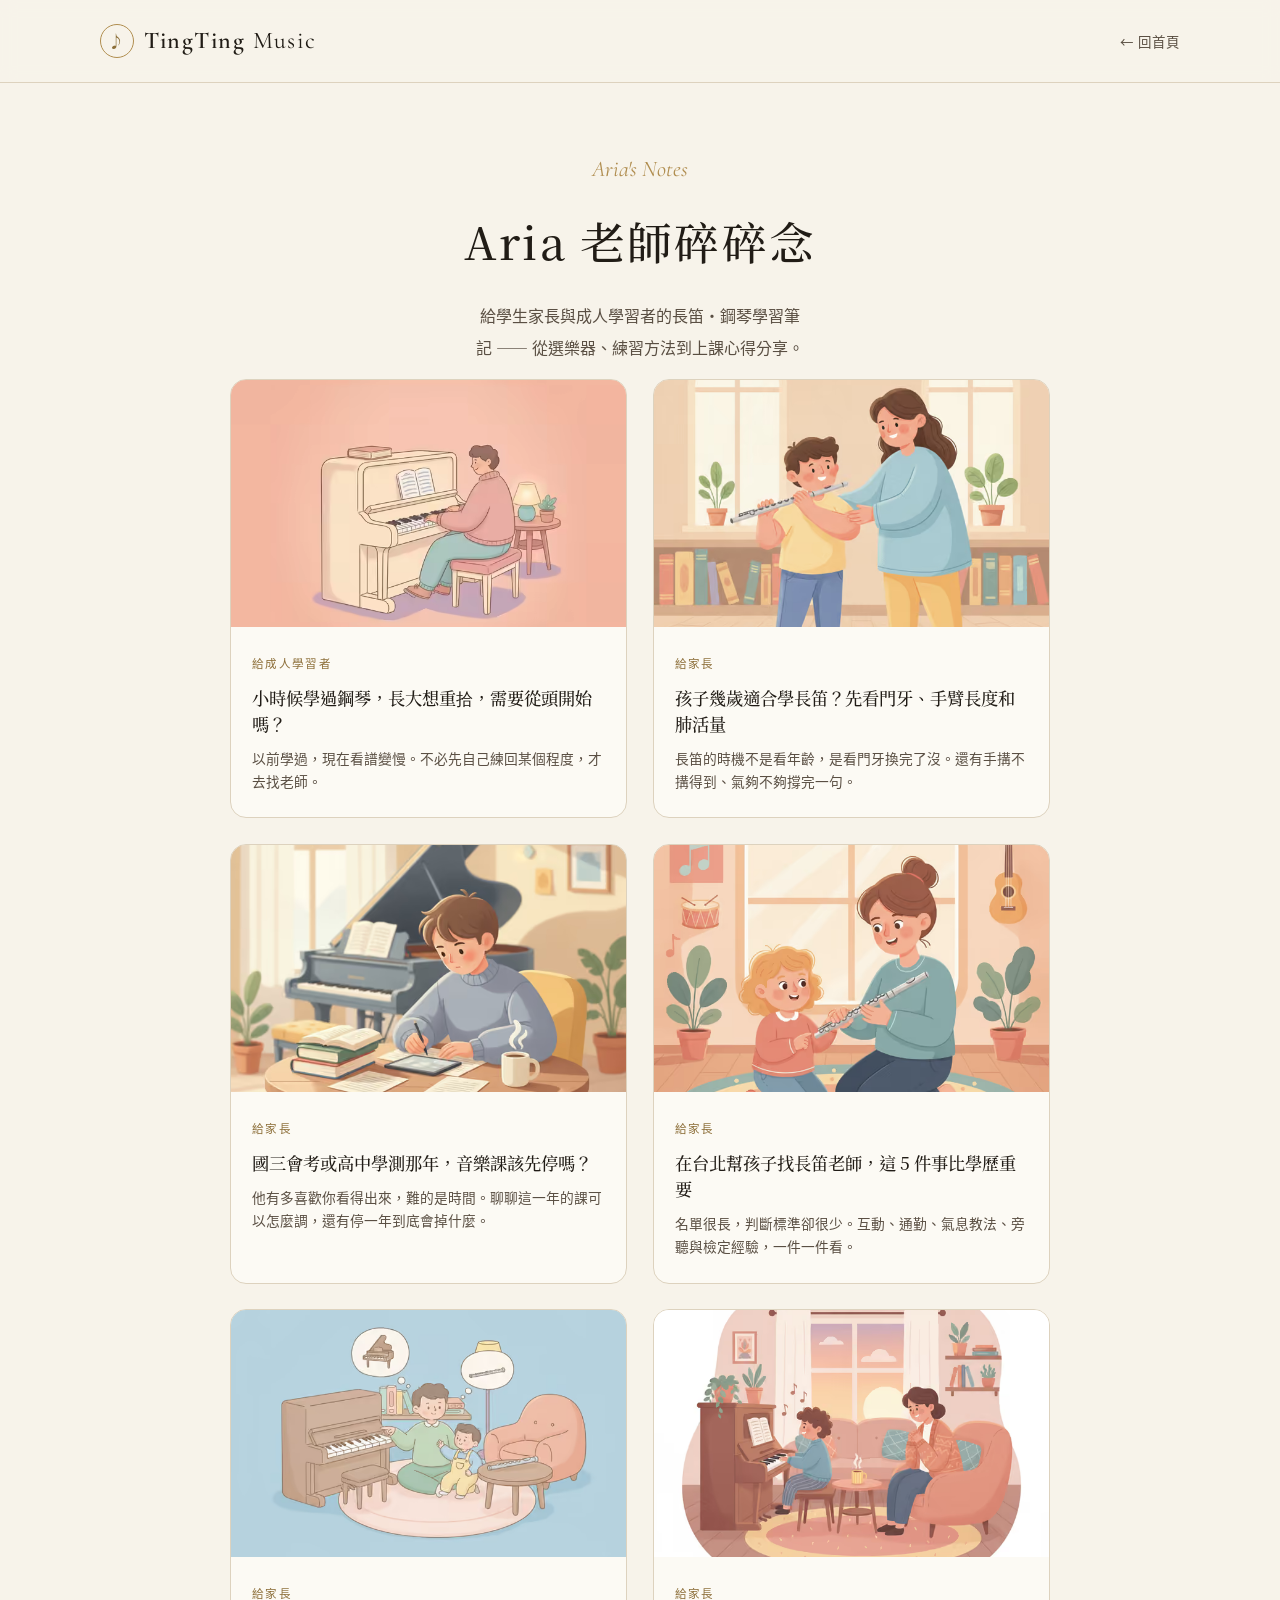
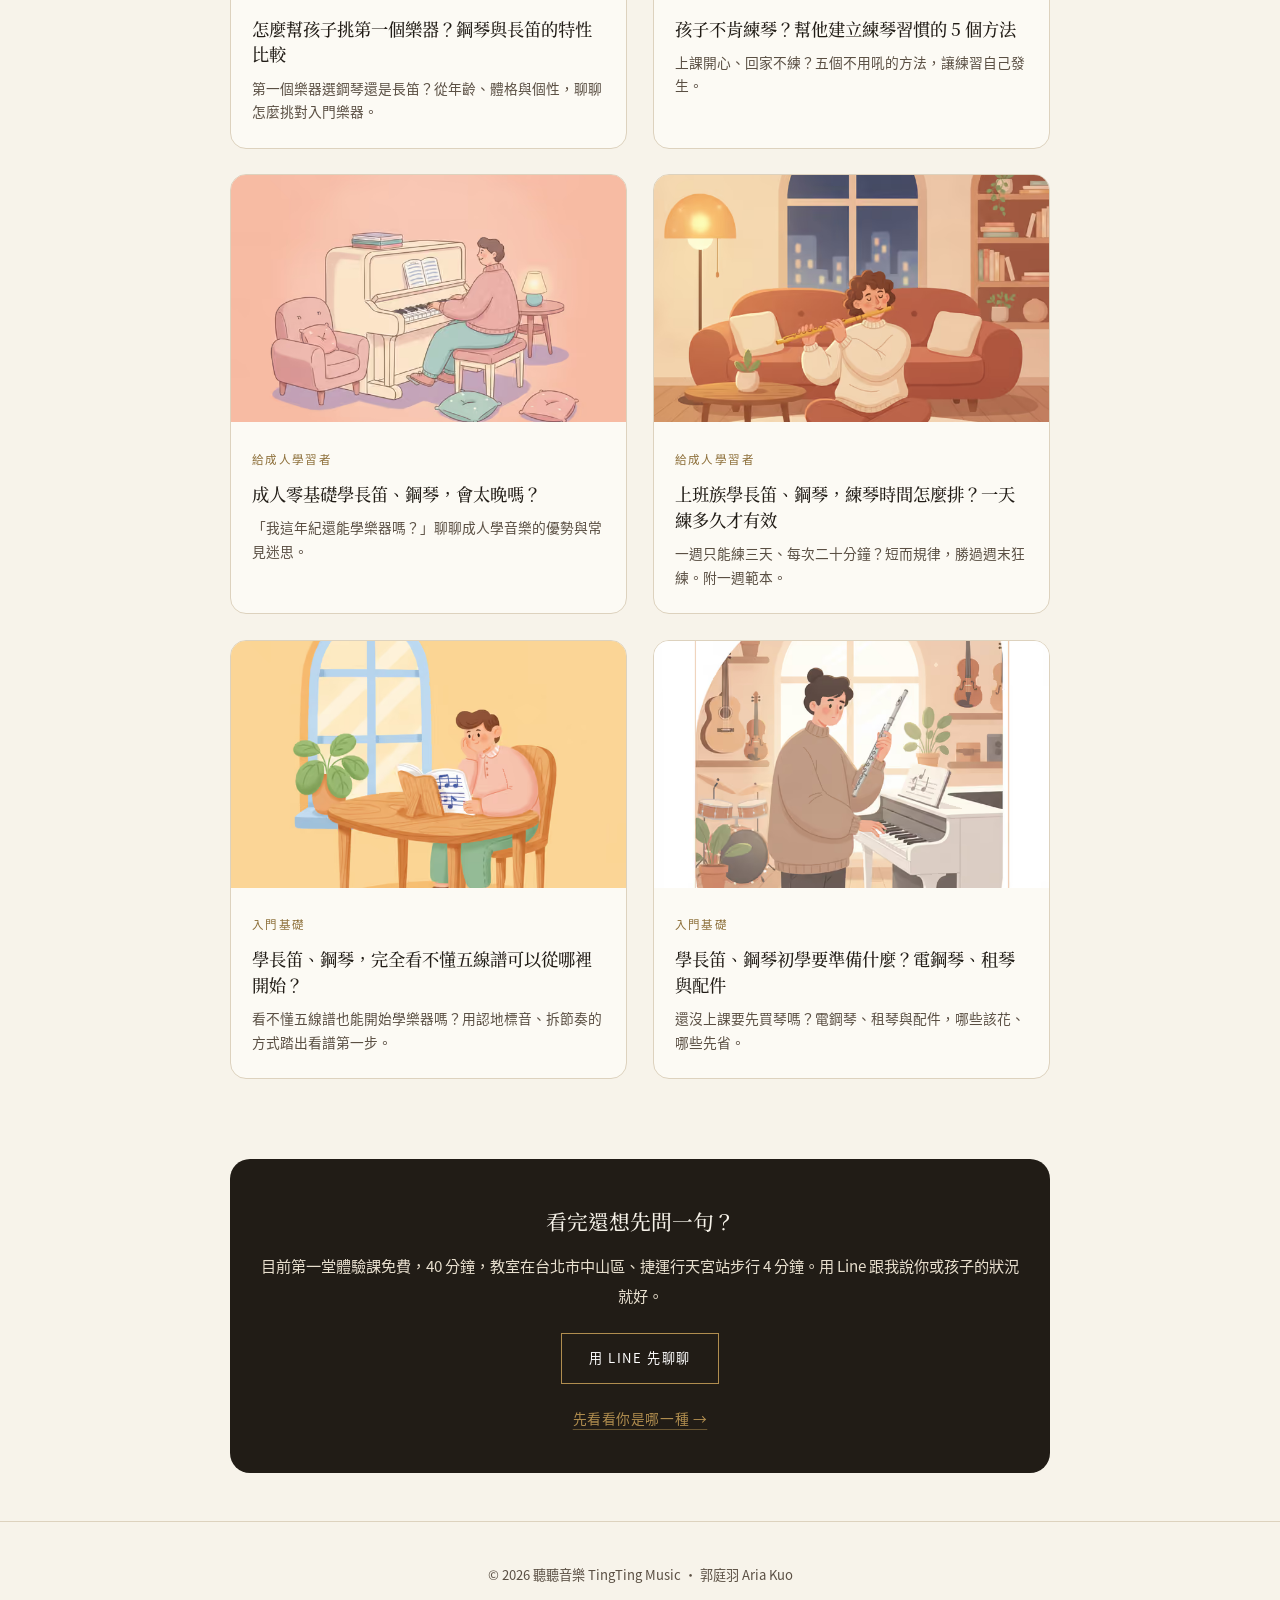
==== commit bc9c179d: "feat(blog): 新增重拾鋼琴審稿頁 adult-return-to-piano 供本機預覽，不上線。沿用既有文章版型與正式網域才載入的分析設定，圖片使用確認稿。  Co-authored-by" ====
--- a/blog/index.html
+++ b/blog/index.html
@@ -46,6 +46,12 @@
     <p>給學生家長與成人學習者的長笛・鋼琴學習筆記 —— 從選樂器、練習方法到上課心得分享。</p>
   </header>
   <div class="post-list">
+    <a class="post-card" href="adult-return-to-piano.html">
+      <picture><source type="image/avif" srcset="../assets/blog/adult-return-to-piano/cover-640.avif 640w, ../assets/blog/adult-return-to-piano/cover.avif 1024w" sizes="(max-width: 700px) 90vw, 360px"><source type="image/webp" srcset="../assets/blog/adult-return-to-piano/cover-640.webp 640w, ../assets/blog/adult-return-to-piano/cover.webp 1024w" sizes="(max-width: 700px) 90vw, 360px"><img src="../assets/blog/adult-return-to-piano/cover.jpg" alt="成人坐在家中直立鋼琴前看譜彈琴的插畫" width="1024" height="1024" loading="lazy" decoding="async"></picture>
+      <div class="pc-body"><span class="pc-tag">給成人學習者</span>
+        <h3>小時候學過鋼琴，長大想重拾，需要從頭開始嗎？</h3>
+        <p>以前學過，現在看譜變慢。不必先自己練回某個程度，才去找老師。</p></div>
+    </a>
     <a class="post-card" href="what-age-start-flute.html">
       <picture><source type="image/avif" srcset="../assets/blog/what-age-start-flute/cover-640.avif 640w, ../assets/blog/what-age-start-flute/cover.avif 1024w" sizes="(max-width: 700px) 90vw, 360px"><source type="image/webp" srcset="../assets/blog/what-age-start-flute/cover-640.webp 640w, ../assets/blog/what-age-start-flute/cover.webp 1024w" sizes="(max-width: 700px) 90vw, 360px"><img src="../assets/blog/what-age-start-flute/cover.jpg" alt="老師在旁調整孩子第一次拿長笛的手臂姿勢的插畫" width="1024" height="1024" loading="lazy" decoding="async"></picture>
       <div class="pc-body"><span class="pc-tag">給家長</span>
--- a/assets/blog.css
+++ b/assets/blog.css
@@ -6,7 +6,7 @@
 *{box-sizing:border-box;margin:0;padding:0}
 html{scroll-behavior:smooth}
 body{font-family:var(--sans);background:var(--ivory);color:var(--ink);line-height:1.95;font-weight:400;-webkit-font-smoothing:antialiased}
-img{display:block;max-width:100%}picture{display:block}
+img{display:block;max-width:100%;height:auto}picture{display:block;width:100%}
 a{color:inherit;text-decoration:none}
 .wrap{width:min(820px,90vw);margin-inline:auto}
 nav{position:sticky;top:0;z-index:50;background:rgba(247,243,234,.92);backdrop-filter:blur(8px);border-bottom:1px solid var(--line)}
@@ -24,8 +24,9 @@
 .post h1{font-family:var(--serif);font-weight:500;font-size:clamp(1.7rem,4.2vw,2.5rem);line-height:1.4;letter-spacing:.03em;margin:.6rem 0;text-wrap:balance}
 .post-meta{font-size:.8rem;letter-spacing:.1em;color:var(--ink-soft);text-transform:uppercase}
 .post-lead{font-family:var(--serif);font-size:1.1rem;color:var(--ink-soft);margin:1.4rem auto 0;text-wrap:balance}
+.post-note{font-size:.82rem;line-height:1.7;color:var(--ink-soft);text-align:center;margin:1.05rem auto 0;max-width:36em}
 .post figure{margin:2.4rem 0}
-.post figure img{width:100%;border-radius:20px}
+.post figure img{width:100%;height:auto;border-radius:20px}
 .post figure figcaption{text-align:center;font-size:.82rem;color:var(--ink-soft);margin-top:.7rem;font-family:var(--serif)}
 .post h2{font-family:var(--serif);font-weight:500;font-size:clamp(1.3rem,2.6vw,1.7rem);letter-spacing:.04em;margin:2.6rem 0 1rem;padding-left:.8rem;border-left:3px solid var(--gold)}
 .post p{margin:1rem 0;font-size:1.02rem}
@@ -65,7 +66,7 @@
 .post-list{display:grid;grid-template-columns:repeat(auto-fill,minmax(300px,1fr));gap:1.6rem;margin-bottom:clamp(3rem,7vw,5rem)}
 .post-card{background:var(--paper);border:1px solid var(--line);border-radius:16px;overflow:hidden;transition:.3s}
 .post-card:hover{transform:translateY(-4px);box-shadow:0 12px 30px rgba(0,0,0,.07)}
-.post-card img{width:100%;aspect-ratio:16/10;object-fit:cover}
+.post-card img{width:100%;height:auto;aspect-ratio:16/10;object-fit:cover}
 .post-card .pc-body{padding:1.2rem 1.3rem 1.5rem}
 .post-card .pc-tag{font-size:.72rem;letter-spacing:.12em;color:var(--gold-deep);text-transform:uppercase}
 .post-card h3{font-family:var(--serif);font-weight:500;font-size:1.08rem;line-height:1.5;margin:.5rem 0 .6rem}
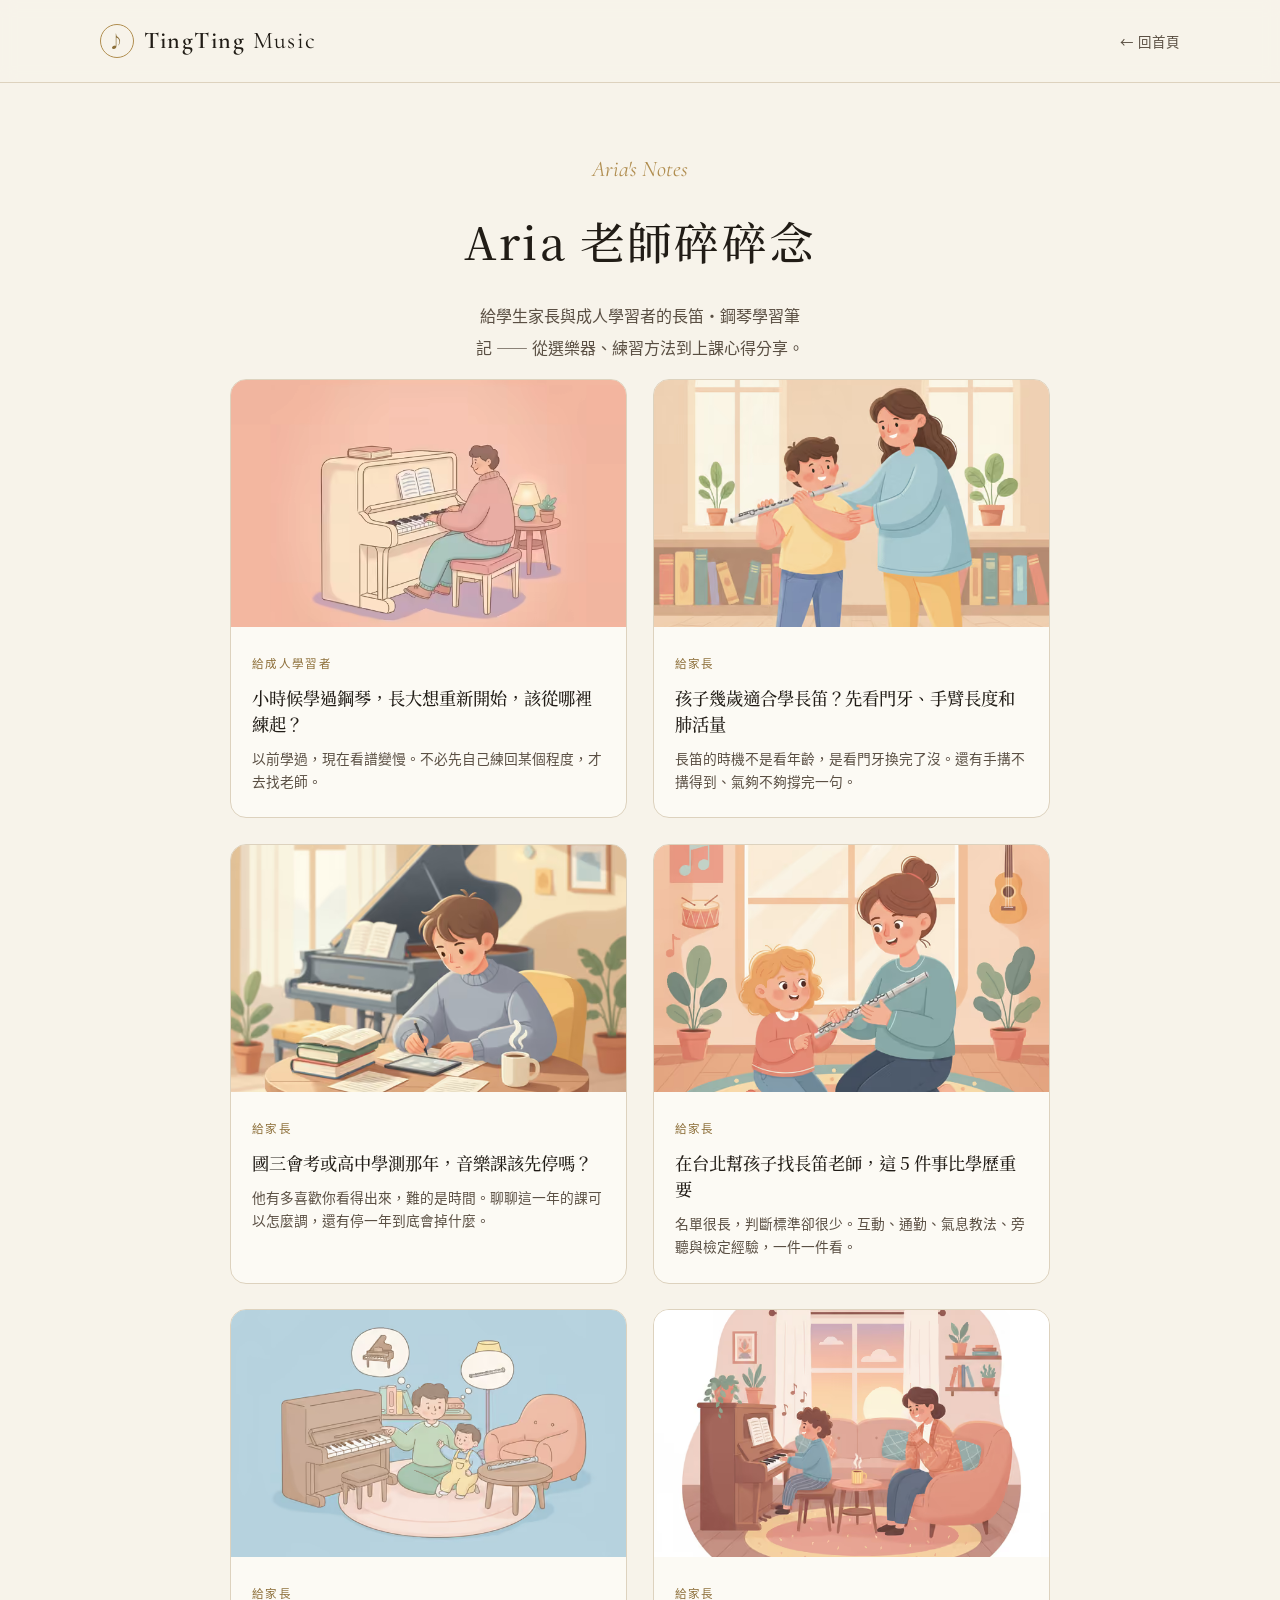
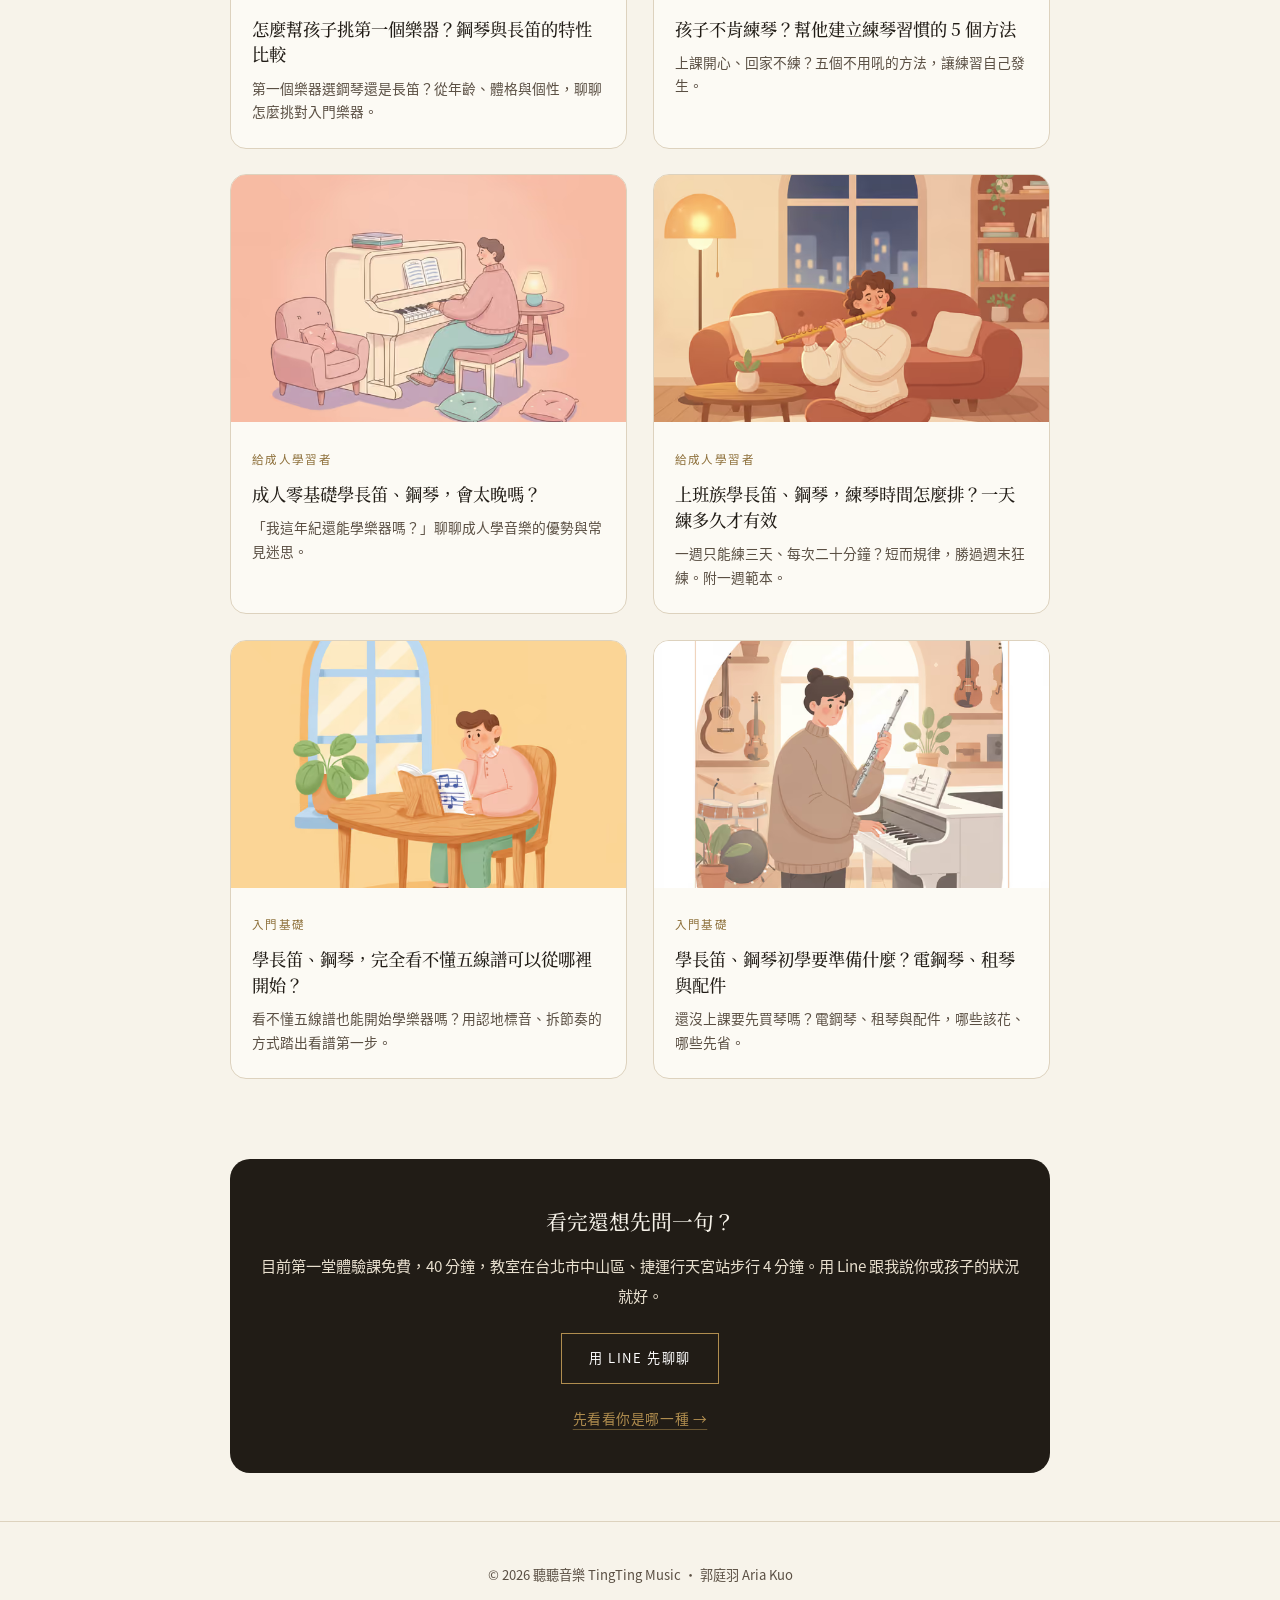
==== commit 4890ea62: "feat(blog): 完成成人重拾鋼琴文章" ====
--- a/blog/index.html
+++ b/blog/index.html
@@ -49,7 +49,7 @@
     <a class="post-card" href="adult-return-to-piano.html">
       <picture><source type="image/avif" srcset="../assets/blog/adult-return-to-piano/cover-640.avif 640w, ../assets/blog/adult-return-to-piano/cover.avif 1024w" sizes="(max-width: 700px) 90vw, 360px"><source type="image/webp" srcset="../assets/blog/adult-return-to-piano/cover-640.webp 640w, ../assets/blog/adult-return-to-piano/cover.webp 1024w" sizes="(max-width: 700px) 90vw, 360px"><img src="../assets/blog/adult-return-to-piano/cover.jpg" alt="成人坐在家中直立鋼琴前看譜彈琴的插畫" width="1024" height="1024" loading="lazy" decoding="async"></picture>
       <div class="pc-body"><span class="pc-tag">給成人學習者</span>
-        <h3>小時候學過鋼琴，長大想重拾，需要從頭開始嗎？</h3>
+        <h3>小時候學過鋼琴，長大想重新開始，該從哪裡練起？</h3>
         <p>以前學過，現在看譜變慢。不必先自己練回某個程度，才去找老師。</p></div>
     </a>
     <a class="post-card" href="what-age-start-flute.html">
--- a/assets/blog.css
+++ b/assets/blog.css
@@ -39,6 +39,9 @@
 .answer{background:var(--paper);border:1px solid var(--line);border-left:3px solid var(--gold);border-radius:14px;padding:1.3rem 1.7rem;margin:2rem 0}
 .answer .a-label{font-family:var(--display);font-style:italic;color:var(--gold);font-size:1.15rem;display:block;margin-bottom:.4rem}
 .answer p{margin:.3rem 0;font-size:1.02rem}
+.teach-example{background:var(--paper);border:1px dashed var(--wine);border-radius:14px;padding:1.15rem 1.35rem;margin:1.4rem 0}
+.teach-example .ex-label{display:inline-block;font-size:.78rem;letter-spacing:.04em;color:#fff;background:var(--wine);border-radius:999px;padding:.22rem .75rem;margin:0}
+.teach-example p{margin:.7rem 0 0}
 .post ul.dash{list-style:none;display:flex;flex-direction:column;gap:.55rem;margin:1.2rem 0}
 .post ul.dash li{padding-left:1.5rem;position:relative;font-size:1.02rem}
 .post ul.dash li::before{content:"—";position:absolute;left:0;color:var(--gold)}
